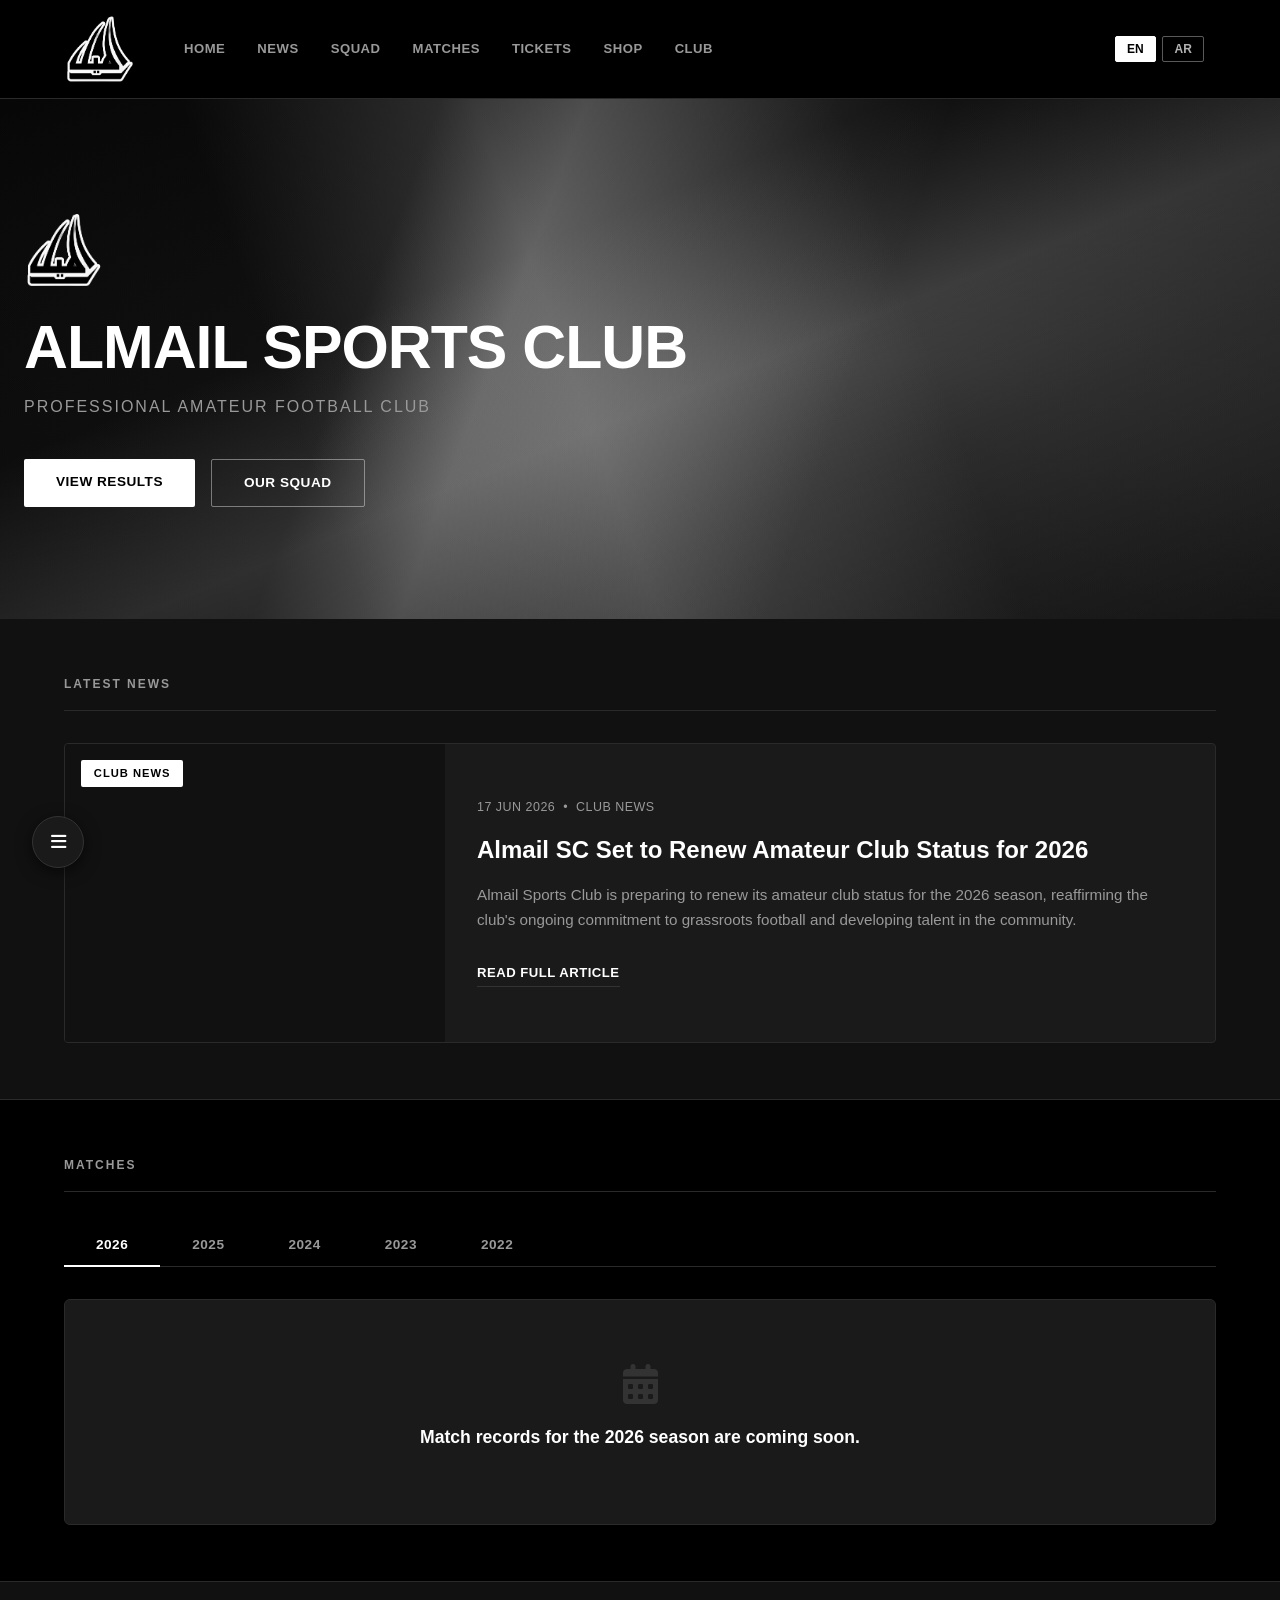
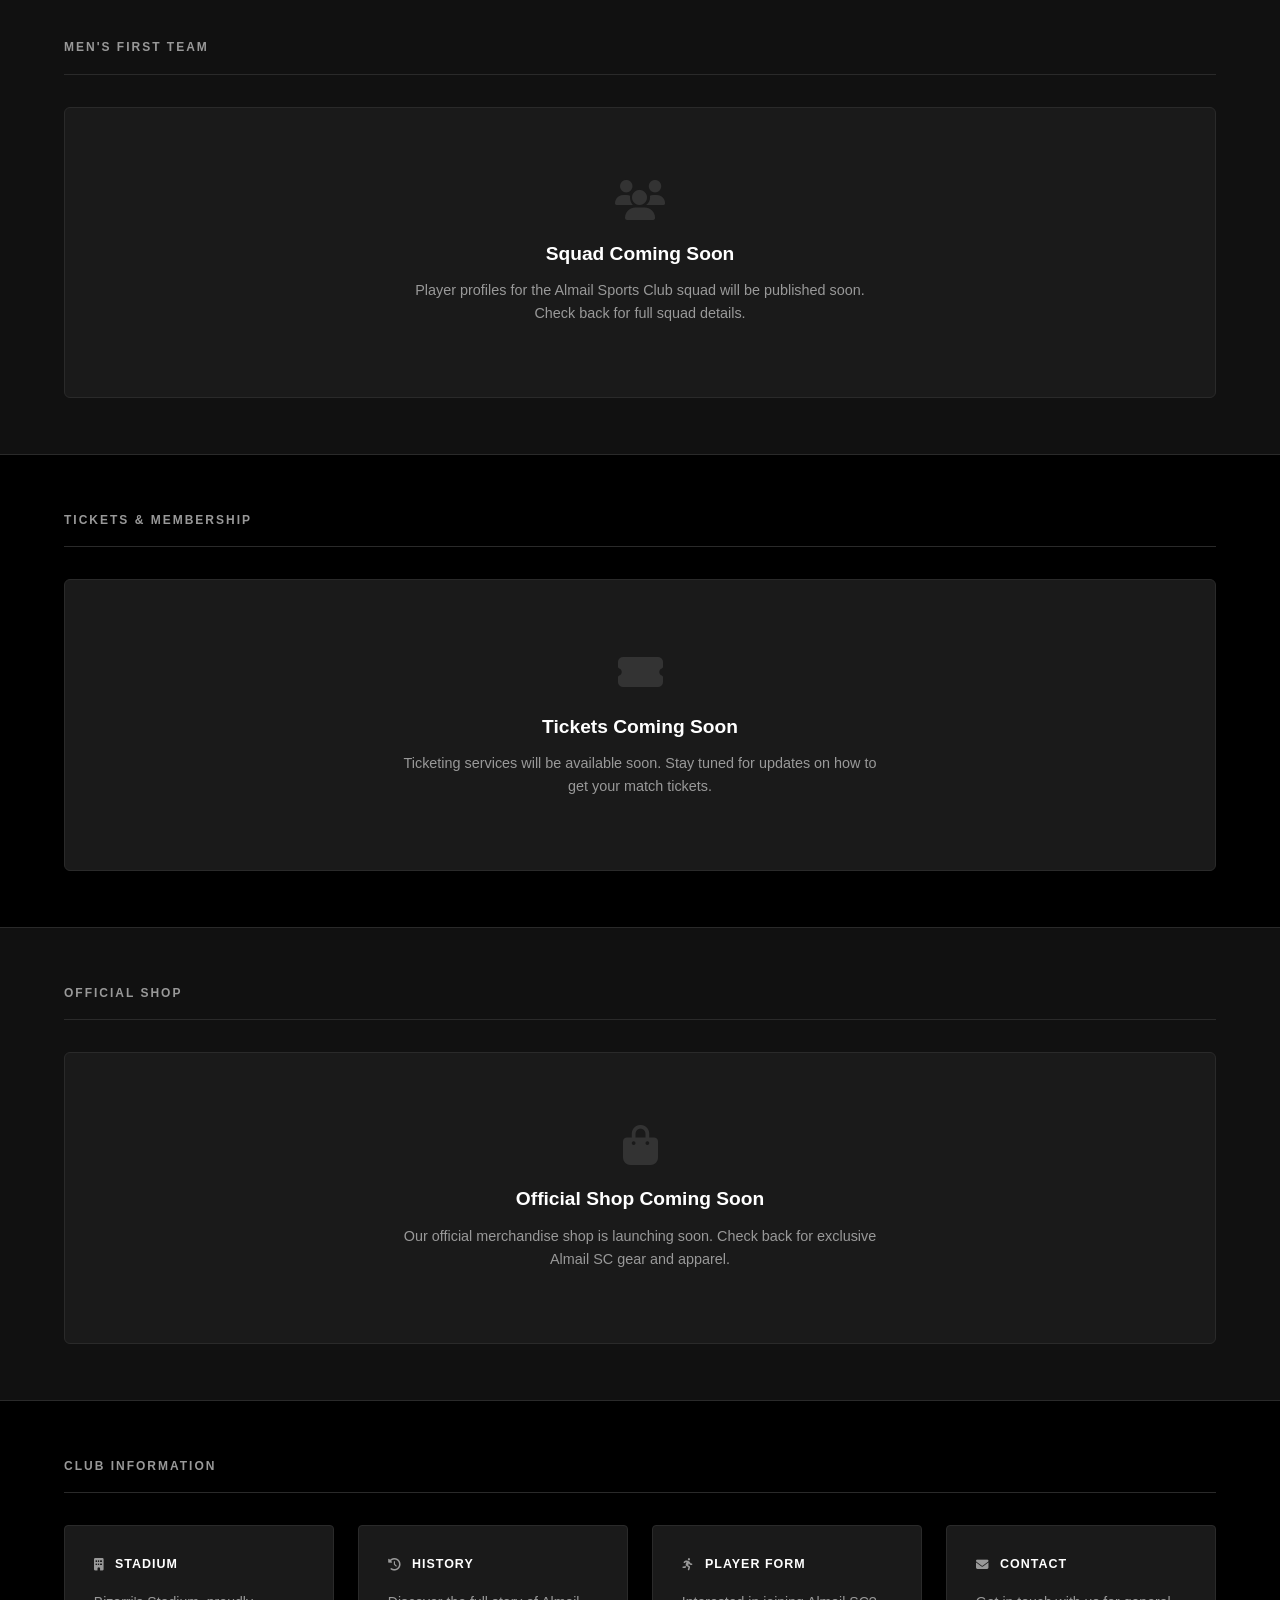
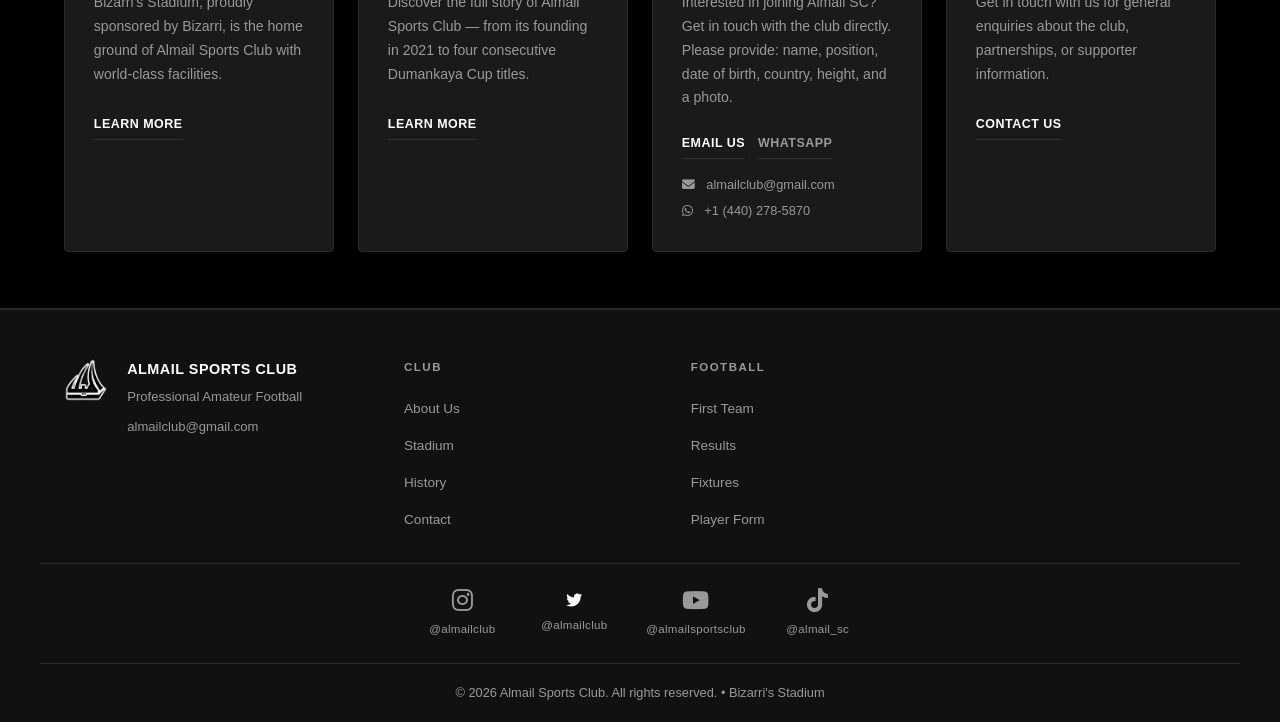
==== index.html @ ef65516b "Merge claude/happy-shannon-s1nuha into main Brings the outstanding site work onto main:  - 2023 seas" ====
<!DOCTYPE html>
<html lang="en">
<head>
    <meta charset="UTF-8">
    <meta name="viewport" content="width=device-width, initial-scale=1.0">
    <title>Almail Sports Club – Official Website</title>
    <link rel="icon" type="image/x-icon" href="favicon.ico">
    <link rel="icon" type="image/png" sizes="192x192" href="favicon-192.png">
    <link rel="icon" type="image/png" sizes="32x32" href="favicon-32.png">
    <link rel="icon" type="image/png" sizes="16x16" href="favicon-16.png">
    <link rel="apple-touch-icon" href="favicon-192.png">
    <link rel="stylesheet" href="styles.css">
    <link rel="stylesheet" href="https://cdnjs.cloudflare.com/ajax/libs/font-awesome/6.4.0/css/all.min.css">
</head>
<body>

    <!-- ── MAIN HEADER ───────────────────────────────────── -->
    <header class="main-header">
        <div class="header-inner">
            <a href="index.html" class="club-logo">
                <div class="club-crest">
                    <img src="AlmailScLogo.png" alt="Almail SC" class="crest-img" onerror="this.style.display='none'; this.nextElementSibling.style.display='flex';">
                    <span class="crest-text crest-fallback">ASC</span>
                </div>
            </a>
            <nav class="main-nav" id="mainNav">
                <a href="index.html" class="nav-link" data-i18n="nav-home">HOME</a>
                <a href="#latest" class="nav-link" data-i18n="nav-news">NEWS</a>
                <a href="#teams" class="nav-link" data-i18n="nav-squad">SQUAD</a>
                <a href="#matches" class="nav-link" data-i18n="nav-matches">MATCHES</a>
                <a href="#tickets" class="nav-link" data-i18n="nav-tickets">TICKETS</a>
                <a href="#shop" class="nav-link" data-i18n="nav-shop">SHOP</a>
                <a href="#support" class="nav-link" data-i18n="nav-club">CLUB</a>
            </nav>
            <div class="header-right">
                <div class="language-switcher">
                    <button class="lang-btn active" data-lang="en" onclick="setLanguage('en')">EN</button>
                    <button class="lang-btn" data-lang="ar" onclick="setLanguage('ar')">AR</button>
                </div>
                <button class="search-btn"><i class="fas fa-search"></i></button>
                <button class="menu-btn" id="menuBtn"><i class="fas fa-bars"></i></button>
            </div>
        </div>
    </header>

    <!-- ── HERO SECTION ──────────────────────────────────── -->
    <section class="hero">
        <div class="hero-bg"></div>
        <div class="hero-overlay"></div>
        <div class="hero-content">
            <div class="hero-logo-wrap">
                <img src="AlmailScLogo.png" alt="Almail SC" class="hero-logo-img" onerror="this.style.display='none';">
            </div>
            <h1 class="hero-title" data-i18n="hero-title">ALMAIL SPORTS CLUB</h1>
            <p class="hero-subtitle" data-i18n="hero-subtitle">Professional Amateur Football Club</p>
            <div class="hero-buttons">
                <a href="#matches" class="hero-btn btn-white" data-i18n="hero-btn-results">VIEW RESULTS</a>
                <a href="#teams" class="hero-btn btn-ghost" data-i18n="hero-btn-squad">OUR SQUAD</a>
            </div>
        </div>
    </section>

    <!-- ── LATEST NEWS ────────────────────────────────────– -->
    <section id="latest" class="news-section">
        <div class="section-container">
            <h2 class="section-title" data-i18n="news-title">LATEST NEWS</h2>
            <div class="news-grid">
                <article class="news-card featured">
                    <div class="news-img news-img-1">
                        <div class="news-category-badge" data-i18n="news-category">CLUB NEWS</div>
                    </div>
                    <div class="news-body">
                        <span class="news-meta"><span data-i18n="news-date">17 JUN 2026</span> &nbsp;&bull;&nbsp; <span data-i18n="news-category">Club News</span></span>
                        <h3 data-i18n="news-article-title">Almail SC Set to Renew Amateur Club Status for 2026</h3>
                        <p data-i18n="news-article-desc">Almail Sports Club is preparing to renew its amateur club status for the 2026 season, reaffirming the club's ongoing commitment to grassroots football and developing talent in the community.</p>
                        <a href="news-amateur-status.html" class="news-link" data-i18n="news-read-more">READ FULL ARTICLE</a>
                    </div>
                </article>
            </div>
        </div>
    </section>

    <!-- ── MATCHES SECTION ───────────────────────────────── -->
    <section id="matches" class="matches-section">
        <div class="section-container">
            <h2 class="section-title" data-i18n="matches-title">MATCHES</h2>

            <!-- Season Selector -->
            <div class="season-tabs">
                <button class="season-tab active" data-season="2026" data-i18n="season-2026">2026</button>
                <button class="season-tab" data-season="2025" data-i18n="season-2025">2025</button>
                <button class="season-tab" data-season="2024" data-i18n="season-2024">2024</button>
                <button class="season-tab" data-season="2023" data-i18n="season-2023">2023</button>
                <button class="season-tab" data-season="2022" data-i18n="season-2022">2022</button>
            </div>

            <!-- 2026 Season -->
            <div class="season-panel active" id="season-2026">
                <div class="coming-soon-matches">
                    <i class="fas fa-calendar-alt"></i>
                    <h3><span data-i18n="season-records">Match records for the</span> 2026 <span data-i18n="season-coming">season are coming soon.</span></h3>
                </div>
            </div>

            <!-- 2025 Season -->
            <div class="season-panel" id="season-2025">
                <div class="match-app-card" onclick="openMatchDetail('dumankaya')">
                    <div class="match-app-header">
                        <span class="match-competition-badge" data-i18n="competition-dumankaya">DUMANKAYA CUP</span>
                        <span class="match-type-badge" data-i18n="match-final">FINAL</span>
                    </div>
                    <div class="match-app-body">
                        <div class="match-app-team home-team">
                            <div class="match-team-crest">
                                <img src="AlmailScLogo.png" alt="ASC" onerror="this.style.display='none'; this.nextElementSibling.style.display='flex';">
                                <span class="crest-placeholder">A</span>
                            </div>
                            <span class="match-team-name" data-i18n="team-almail">ALMAIL SC</span>
                        </div>
                        <div class="match-app-score-block">
                            <div class="match-app-score">7 <span class="score-sep">–</span> 4</div>
                            <div class="match-app-status ft" data-i18n="ft">FT</div>
                        </div>
                        <div class="match-app-team away-team">
                            <div class="match-team-crest alt-crest">
                                <img src="AlShababLogo.png" alt="Shabab Al Hura" onload="this.nextElementSibling.style.display='none';" onerror="this.style.display='none'; this.nextElementSibling.style.display='flex';">
                                <span class="crest-placeholder">S</span>
                            </div>
                            <span class="match-team-name" data-i18n="team-shabab">SHABAB AL HURA</span>
                        </div>
                    </div>
                    <div class="match-app-footer">
                        <span><i class="fas fa-calendar"></i> Fri 8 Aug 2025</span>
                        <span><i class="fas fa-clock"></i> 7:55 PM</span>
                        <span><i class="fas fa-map-marker-alt"></i> Dumankaya Street Stadium</span>
                        <span class="match-details-link" data-i18n="match-details">MATCH DETAILS <i class="fas fa-chevron-right"></i></span>
                    </div>
                </div>
            </div>

            <!-- 2024 Season -->
            <div class="season-panel" id="season-2024">
                <div class="match-app-card" onclick="openMatchDetail('dumankaya-2024')">
                    <div class="match-app-header">
                        <span class="match-competition-badge" data-i18n="competition-dumankaya">DUMANKAYA CUP</span>
                        <span class="match-type-badge" data-i18n="match-final">FINAL</span>
                    </div>
                    <div class="match-app-body">
                        <div class="match-app-team home-team">
                            <div class="match-team-crest">
                                <img src="AlmailScLogo.png" alt="ASC" onerror="this.style.display='none'; this.nextElementSibling.style.display='flex';">
                                <span class="crest-placeholder">A</span>
                            </div>
                            <span class="match-team-name" data-i18n="team-almail">ALMAIL SC</span>
                        </div>
                        <div class="match-app-score-block">
                            <div class="match-app-score">6 <span class="score-sep">–</span> 4</div>
                            <div class="match-app-status ft" data-i18n="ft">FT</div>
                        </div>
                        <div class="match-app-team away-team">
                            <div class="match-team-crest alt-crest">
                                <img src="Guards.png" alt="Palestine Guards" onload="this.nextElementSibling.style.display='none';" onerror="this.style.display='none'; this.nextElementSibling.style.display='flex';">
                                <span class="crest-placeholder">PG</span>
                            </div>
                            <span class="match-team-name">PALESTINE GUARDS</span>
                        </div>
                    </div>
                    <div class="match-app-footer">
                        <span><i class="fas fa-calendar"></i> Thu 25 Jul 2024</span>
                        <span><i class="fas fa-clock"></i> 7:00 PM</span>
                        <span><i class="fas fa-map-marker-alt"></i> Dumankaya Street Stadium</span>
                        <span class="match-details-link" data-i18n="match-details">MATCH DETAILS <i class="fas fa-chevron-right"></i></span>
                    </div>
                </div>
            </div>

            <!-- 2023 Season -->
            <div class="season-panel" id="season-2023">
                <!-- Competition Sub-tabs -->
                <div class="comp-subtabs">
                    <button class="comp-subtab active" onclick="show2023Section('dumankaya')">DUMANKAYA CUP</button>
                    <button class="comp-subtab" onclick="show2023Section('friendlies')">FRIENDLIES</button>
                </div>

                <!-- Dumankaya Cup Sub-section -->
                <div id="s2023-dumankaya" class="comp-subsection">
                    <!-- View toggle -->
                    <div class="view-toggle-bar">
                        <button class="view-toggle-btn active" onclick="show2023View('matches')"><i class="fas fa-futbol"></i> VIEW MATCHES</button>
                        <button class="view-toggle-btn" onclick="show2023View('standings')"><i class="fas fa-list-ol"></i> VIEW STANDINGS</button>
                    </div>

                    <!-- Matches View -->
                    <div id="s2023-matches">
                        <!-- Round 1 -->
                        <div class="match-app-card" onclick="openMatchDetail('dumankaya-2023-r1')">
                            <div class="match-app-header">
                                <span class="match-competition-badge">DUMANKAYA CUP</span>
                                <span class="match-type-badge">GROUP STAGE — ROUND 1</span>
                            </div>
                            <div class="match-app-body">
                                <div class="match-app-team home-team">
                                    <div class="match-team-crest" style="background:rgba(255,255,255,0.1);border-radius:4px;">
                                        <span class="crest-placeholder">RU</span>
                                    </div>
                                    <span class="match-team-name">RIYADH UNITED</span>
                                </div>
                                <div class="match-app-score-block">
                                    <div class="match-app-score">5 <span class="score-sep">–</span> 0</div>
                                    <div class="match-app-status ft">FT</div>
                                </div>
                                <div class="match-app-team away-team">
                                    <div class="match-team-crest alt-crest">
                                        <img src="Guards.png" alt="Palestine Guards" onload="this.nextElementSibling.style.display='none';" onerror="this.style.display='none';this.nextElementSibling.style.display='flex';">
                                        <span class="crest-placeholder">PG</span>
                                    </div>
                                    <span class="match-team-name">PALESTINE GUARDS</span>
                                </div>
                            </div>
                            <div class="match-app-footer">
                                <span><i class="fas fa-calendar"></i> Sun 13 Jul 2023</span>
                                <span><i class="fas fa-clock"></i> 7:40 PM</span>
                                <span><i class="fas fa-map-marker-alt"></i> Dumankaya Street Stadium</span>
                                <span class="match-details-link">MATCH DETAILS <i class="fas fa-chevron-right"></i></span>
                            </div>
                        </div>

                        <!-- Round 2 -->
                        <div class="match-app-card" onclick="openMatchDetail('dumankaya-2023-r2')">
                            <div class="match-app-header">
                                <span class="match-competition-badge">DUMANKAYA CUP</span>
                                <span class="match-type-badge">GROUP STAGE — ROUND 2</span>
                            </div>
                            <div class="match-app-body">
                                <div class="match-app-team home-team">
                                    <div class="match-team-crest alt-crest">
                                        <img src="AlmailScLogo.png" alt="ASC" onload="this.nextElementSibling.style.display='none';" onerror="this.style.display='none';this.nextElementSibling.style.display='flex';">
                                        <span class="crest-placeholder">A</span>
                                    </div>
                                    <span class="match-team-name">ALMAIL SC</span>
                                </div>
                                <div class="match-app-score-block">
                                    <div class="match-app-score">8 <span class="score-sep">–</span> 1</div>
                                    <div class="match-app-status ft">FT</div>
                                </div>
                                <div class="match-app-team away-team">
                                    <div class="match-team-crest alt-crest">
                                        <img src="Guards.png" alt="Palestine Guards" onload="this.nextElementSibling.style.display='none';" onerror="this.style.display='none';this.nextElementSibling.style.display='flex';">
                                        <span class="crest-placeholder">PG</span>
                                    </div>
                                    <span class="match-team-name">PALESTINE GUARDS</span>
                                </div>
                            </div>
                            <div class="match-app-footer">
                                <span><i class="fas fa-calendar"></i> Sun 16 Jul 2023</span>
                                <span><i class="fas fa-clock"></i> 6:30 PM</span>
                                <span><i class="fas fa-map-marker-alt"></i> Dumankaya Street Stadium</span>
                                <span class="match-details-link">MATCH DETAILS <i class="fas fa-chevron-right"></i></span>
                            </div>
                        </div>

                        <!-- Round 3 -->
                        <div class="match-app-card" onclick="openMatchDetail('dumankaya-2023-r3')">
                            <div class="match-app-header">
                                <span class="match-competition-badge">DUMANKAYA CUP</span>
                                <span class="match-type-badge">GROUP STAGE — ROUND 3</span>
                            </div>
                            <div class="match-app-body">
                                <div class="match-app-team home-team">
                                    <div class="match-team-crest alt-crest">
                                        <img src="AlmailScLogo.png" alt="ASC" onload="this.nextElementSibling.style.display='none';" onerror="this.style.display='none';this.nextElementSibling.style.display='flex';">
                                        <span class="crest-placeholder">A</span>
                                    </div>
                                    <span class="match-team-name">ALMAIL SC</span>
                                </div>
                                <div class="match-app-score-block">
                                    <div class="match-app-score">5 <span class="score-sep">–</span> 2</div>
                                    <div class="match-app-status ft">FT</div>
                                </div>
                                <div class="match-app-team away-team">
                                    <div class="match-team-crest" style="background:rgba(255,255,255,0.1);border-radius:4px;">
                                        <span class="crest-placeholder">RU</span>
                                    </div>
                                    <span class="match-team-name">RIYADH UNITED</span>
                                </div>
                            </div>
                            <div class="match-app-footer">
                                <span><i class="fas fa-calendar"></i> Tue 18 Jul 2023</span>
                                <span><i class="fas fa-clock"></i> 7:40 PM</span>
                                <span><i class="fas fa-map-marker-alt"></i> Dumankaya Street Stadium</span>
                                <span class="match-details-link">MATCH DETAILS <i class="fas fa-chevron-right"></i></span>
                            </div>
                        </div>
                    </div>

                    <!-- Standings View -->
                    <div id="s2023-standings" style="display:none; margin-top:1rem; padding:1.5rem; background:rgba(255,255,255,0.05); border-radius:8px;">
                        <h4 style="margin-bottom:1.2rem; color:var(--white); font-size:1rem; letter-spacing:0.05em;">GROUP STANDINGS</h4>
                        <div style="overflow-x:auto;">
                            <table style="width:100%; color:var(--white); font-size:0.85rem; border-collapse:collapse;">
                                <thead>
                                    <tr style="border-bottom:1px solid rgba(255,255,255,0.2);">
                                        <th style="text-align:left;padding:0.5rem 0.3rem;">Pos</th>
                                        <th style="text-align:left;padding:0.5rem 0.3rem;" colspan="2">Team</th>
                                        <th style="text-align:center;padding:0.5rem 0.3rem;">P</th>
                                        <th style="text-align:center;padding:0.5rem 0.3rem;">W</th>
                                        <th style="text-align:center;padding:0.5rem 0.3rem;">D</th>
                                        <th style="text-align:center;padding:0.5rem 0.3rem;">L</th>
                                        <th style="text-align:center;padding:0.5rem 0.3rem;">GF</th>
                                        <th style="text-align:center;padding:0.5rem 0.3rem;">GA</th>
                                        <th style="text-align:center;padding:0.5rem 0.3rem;">GD</th>
                                        <th style="text-align:center;padding:0.5rem 0.3rem;">Pts</th>
                                    </tr>
                                </thead>
                                <tbody>
                                    <tr style="border-bottom:1px solid rgba(255,255,255,0.1);background:rgba(0,255,0,0.07);">
                                        <td style="padding:0.6rem 0.3rem;font-weight:700;">1</td>
                                        <td style="padding:0.6rem 0.2rem;"><img src="AlmailScLogo.png" style="width:28px;height:28px;object-fit:contain;vertical-align:middle;" alt="ASC"></td>
                                        <td style="padding:0.6rem 0.3rem;"><strong>Almail SC</strong><br><span style="font-size:0.7rem;color:gold;letter-spacing:0.05em;">CHAMPIONS</span></td>
                                        <td style="text-align:center;padding:0.6rem 0.3rem;">2</td>
                                        <td style="text-align:center;padding:0.6rem 0.3rem;">2</td>
                                        <td style="text-align:center;padding:0.6rem 0.3rem;">0</td>
                                        <td style="text-align:center;padding:0.6rem 0.3rem;">0</td>
                                        <td style="text-align:center;padding:0.6rem 0.3rem;">13</td>
                                        <td style="text-align:center;padding:0.6rem 0.3rem;">3</td>
                                        <td style="text-align:center;padding:0.6rem 0.3rem;">+10</td>
                                        <td style="text-align:center;padding:0.6rem 0.3rem;font-weight:700;">6</td>
                                    </tr>
                                    <tr style="border-bottom:1px solid rgba(255,255,255,0.1);">
                                        <td style="padding:0.6rem 0.3rem;">2</td>
                                        <td style="padding:0.6rem 0.2rem;"><div style="width:28px;height:28px;background:rgba(255,255,255,0.15);border-radius:50%;display:flex;align-items:center;justify-content:center;font-size:0.65rem;font-weight:700;">RU</div></td>
                                        <td style="padding:0.6rem 0.3rem;">Riyadh United</td>
                                        <td style="text-align:center;padding:0.6rem 0.3rem;">2</td>
                                        <td style="text-align:center;padding:0.6rem 0.3rem;">1</td>
                                        <td style="text-align:center;padding:0.6rem 0.3rem;">0</td>
                                        <td style="text-align:center;padding:0.6rem 0.3rem;">1</td>
                                        <td style="text-align:center;padding:0.6rem 0.3rem;">7</td>
                                        <td style="text-align:center;padding:0.6rem 0.3rem;">5</td>
                                        <td style="text-align:center;padding:0.6rem 0.3rem;">+2</td>
                                        <td style="text-align:center;padding:0.6rem 0.3rem;font-weight:700;">3</td>
                                    </tr>
                                    <tr style="border-bottom:1px solid rgba(255,255,255,0.1);">
                                        <td style="padding:0.6rem 0.3rem;">3</td>
                                        <td style="padding:0.6rem 0.2rem;"><img src="Guards.png" style="width:28px;height:28px;object-fit:contain;vertical-align:middle;" alt="PG"></td>
                                        <td style="padding:0.6rem 0.3rem;">Palestine Guards</td>
                                        <td style="text-align:center;padding:0.6rem 0.3rem;">2</td>
                                        <td style="text-align:center;padding:0.6rem 0.3rem;">0</td>
                                        <td style="text-align:center;padding:0.6rem 0.3rem;">0</td>
                                        <td style="text-align:center;padding:0.6rem 0.3rem;">2</td>
                                        <td style="text-align:center;padding:0.6rem 0.3rem;">1</td>
                                        <td style="text-align:center;padding:0.6rem 0.3rem;">13</td>
                                        <td style="text-align:center;padding:0.6rem 0.3rem;">-12</td>
                                        <td style="text-align:center;padding:0.6rem 0.3rem;font-weight:700;">0</td>
                                    </tr>
                                </tbody>
                            </table>
                        </div>
                    </div>
                </div>

                <!-- Friendlies Sub-section -->
                <div id="s2023-friendlies" class="comp-subsection" style="display:none;">
                    <div class="match-app-card" onclick="openMatchDetail('friendly-2023')">
                        <div class="match-app-header">
                            <span class="match-competition-badge">FRIENDLY</span>
                            <span class="match-type-badge">MATCH</span>
                        </div>
                        <div class="match-app-body">
                            <div class="match-app-team home-team">
                                <div class="match-team-crest alt-crest">
                                    <img src="AlmailScLogo.png" alt="ASC" onload="this.nextElementSibling.style.display='none';" onerror="this.style.display='none';this.nextElementSibling.style.display='flex';">
                                    <span class="crest-placeholder">A</span>
                                </div>
                                <span class="match-team-name">ALMAIL SC</span>
                            </div>
                            <div class="match-app-score-block">
                                <div class="match-app-score">7 <span class="score-sep">–</span> 6</div>
                                <div class="match-app-status ft">FT</div>
                            </div>
                            <div class="match-app-team away-team">
                                <div class="match-team-crest" style="background:rgba(255,255,255,0.1);border-radius:4px;">
                                    <span class="crest-placeholder">TB</span>
                                </div>
                                <span class="match-team-name">TURKISH BULDOGLER</span>
                            </div>
                        </div>
                        <div class="match-app-footer">
                            <span><i class="fas fa-calendar"></i> Wed 16 Aug 2023</span>
                            <span><i class="fas fa-clock"></i> 5:30 PM</span>
                            <span><i class="fas fa-map-marker-alt"></i> Dumankaya Street Stadium</span>
                            <span class="match-details-link">MATCH DETAILS <i class="fas fa-chevron-right"></i></span>
                        </div>
                    </div>
                </div>
            </div>

            <!-- 2022 Season -->
            <div class="season-panel" id="season-2022">
                <div class="coming-soon-matches">
                    <i class="fas fa-calendar-alt"></i>
                    <h3><span data-i18n="season-records">Match records for the</span> 2022 <span data-i18n="season-coming">season are coming soon.</span></h3>
                </div>
            </div>

        </div>
    </section>

    <!-- ── MATCH DETAIL MODAL ─────────────────────────────── -->
    <div class="match-detail-modal" id="matchModal">
        <div class="match-detail-content">
            <button class="close-modal" onclick="closeMatchDetail()">&times;</button>

            <!-- Match Header -->
            <div class="modal-match-header">
                <div class="modal-competition">DUMANKAYA CUP &mdash; FINAL</div>
                <div class="modal-teams-row">
                    <div class="modal-team">
                        <div class="modal-crest home">
                            <img src="AlmailScLogo.png" alt="ASC" onerror="this.style.display='none'; this.nextElementSibling.style.display='flex';">
                            <span class="crest-placeholder">A</span>
                        </div>
                        <span class="modal-team-name">ALMAIL SC</span>
                    </div>
                    <div class="modal-score-block">
                        <div class="modal-score">7 &ndash; 4</div>
                        <div class="modal-status">FT</div>
                    </div>
                    <div class="modal-team">
                        <div class="modal-crest away">
                                <img src="AlShababLogo.png" alt="Shabab Al Hura" onload="this.nextElementSibling.style.display='none';" onerror="this.style.display='none'; this.nextElementSibling.style.display='flex';">
                                <span class="crest-placeholder">S</span>
                            </div>
                        <span class="modal-team-name">SHABAB AL HURA</span>
                    </div>
                </div>
                <div class="modal-meta-row">
                    <span><i class="fas fa-calendar"></i> Fri 8 Aug 2025</span>
                    <span><i class="fas fa-clock"></i> 7:55 PM</span>
                    <span><i class="fas fa-map-marker-alt"></i> Dumankaya Street Stadium</span>
                </div>
            </div>

            <!-- Goals / Lineup coming soon notice -->
            <div class="modal-tabs">
                <button class="modal-tab active" data-tab="details">DETAILS</button>
                <button class="modal-tab" data-tab="goals">GOALS</button>
                <button class="modal-tab" data-tab="lineup">LINE-UP</button>
            </div>

            <div class="modal-tab-panel active" id="tab-details">
                <div class="detail-row">
                    <span class="detail-label">Competition</span>
                    <span class="detail-value">Dumankaya Cup</span>
                </div>
                <div class="detail-row">
                    <span class="detail-label">Round</span>
                    <span class="detail-value">Final</span>
                </div>
                <div class="detail-row">
                    <span class="detail-label">Date</span>
                    <span class="detail-value">Friday, 8 August 2025</span>
                </div>
                <div class="detail-row">
                    <span class="detail-label">Kick-off</span>
                    <span class="detail-value">7:55 PM</span>
                </div>
                <div class="detail-row">
                    <span class="detail-label">Venue</span>
                    <span class="detail-value">Dumankaya Street Stadium</span>
                </div>
                <div class="detail-row">
                    <span class="detail-label">Result</span>
                    <span class="detail-value winner">Almail SC WIN</span>
                </div>
            </div>

            <div class="modal-tab-panel" id="tab-goals">
                <div class="goals-timeline">
                    <div class="goals-header-row">
                        <span class="goals-team-lbl">ALMAIL SC</span>
                        <span></span>
                        <span class="goals-team-lbl align-right">SHABAB AL HURA</span>
                    </div>
                    <!-- 1' Giyath (Shabab) 0–1 -->
                    <div class="goal-row">
                        <div class="goal-home-col"></div>
                        <div class="goal-time-col">1'</div>
                        <div class="goal-away-col">
                            <i class="fas fa-futbol goal-ball"></i>
                            <span class="goal-score-pill">0 — 1</span>
                            <span class="goal-scorer">Giyath</span>
                        </div>
                    </div>
                    <!-- 2' Tayem (Almail) 1–1 -->
                    <div class="goal-row">
                        <div class="goal-home-col">
                            <span class="goal-scorer">Tayem</span>
                            <span class="goal-score-pill">1 — 1</span>
                            <i class="fas fa-futbol goal-ball"></i>
                        </div>
                        <div class="goal-time-col">2'</div>
                        <div class="goal-away-col"></div>
                    </div>
                    <!-- 3' Tayem (Almail) 2–1 -->
                    <div class="goal-row">
                        <div class="goal-home-col">
                            <span class="goal-scorer">Tayem</span>
                            <span class="goal-score-pill">2 — 1</span>
                            <i class="fas fa-futbol goal-ball"></i>
                        </div>
                        <div class="goal-time-col">3'</div>
                        <div class="goal-away-col"></div>
                    </div>
                    <!-- 12' Samo (Shabab) 2–2 -->
                    <div class="goal-row">
                        <div class="goal-home-col"></div>
                        <div class="goal-time-col">12'</div>
                        <div class="goal-away-col">
                            <i class="fas fa-futbol goal-ball"></i>
                            <span class="goal-score-pill">2 — 2</span>
                            <span class="goal-scorer">Samo</span>
                        </div>
                    </div>
                    <!-- 13' Jasem (Almail) 3–2 -->
                    <div class="goal-row">
                        <div class="goal-home-col">
                            <span class="goal-scorer">Jasem</span>
                            <span class="goal-score-pill">3 — 2</span>
                            <i class="fas fa-futbol goal-ball"></i>
                        </div>
                        <div class="goal-time-col">13'</div>
                        <div class="goal-away-col"></div>
                    </div>
                    <!-- 14' Tayem (Almail) 4–2 -->
                    <div class="goal-row">
                        <div class="goal-home-col">
                            <span class="goal-scorer">Tayem</span>
                            <span class="goal-score-pill">4 — 2</span>
                            <i class="fas fa-futbol goal-ball"></i>
                        </div>
                        <div class="goal-time-col">14'</div>
                        <div class="goal-away-col"></div>
                    </div>
                    <!-- 15' Samo (Shabab) 4–3 -->
                    <div class="goal-row">
                        <div class="goal-home-col"></div>
                        <div class="goal-time-col">15'</div>
                        <div class="goal-away-col">
                            <i class="fas fa-futbol goal-ball"></i>
                            <span class="goal-score-pill">4 — 3</span>
                            <span class="goal-scorer">Samo</span>
                        </div>
                    </div>
                    <!-- 15' Jasem (Almail) 5–3 -->
                    <div class="goal-row">
                        <div class="goal-home-col">
                            <span class="goal-scorer">Jasem</span>
                            <span class="goal-score-pill">5 — 3</span>
                            <i class="fas fa-futbol goal-ball"></i>
                        </div>
                        <div class="goal-time-col">15'</div>
                        <div class="goal-away-col"></div>
                    </div>
                    <!-- 16' Samo (Shabab) 5–4 -->
                    <div class="goal-row">
                        <div class="goal-home-col"></div>
                        <div class="goal-time-col">16'</div>
                        <div class="goal-away-col">
                            <i class="fas fa-futbol goal-ball"></i>
                            <span class="goal-score-pill">5 — 4</span>
                            <span class="goal-scorer">Samo</span>
                        </div>
                    </div>
                    <!-- 17' Jasem (Almail) 6–4 -->
                    <div class="goal-row">
                        <div class="goal-home-col">
                            <span class="goal-scorer">Jasem</span>
                            <span class="goal-score-pill">6 — 4</span>
                            <i class="fas fa-futbol goal-ball"></i>
                        </div>
                        <div class="goal-time-col">17'</div>
                        <div class="goal-away-col"></div>
                    </div>
                    <!-- 20'+1 Tayem (Almail) 7–4 -->
                    <div class="goal-row">
                        <div class="goal-home-col">
                            <span class="goal-scorer">Tayem</span>
                            <span class="goal-score-pill">7 — 4</span>
                            <i class="fas fa-futbol goal-ball"></i>
                        </div>
                        <div class="goal-time-col">20'+1</div>
                        <div class="goal-away-col"></div>
                    </div>
                </div>
            </div>

            <div class="modal-tab-panel" id="tab-lineup">
                <div id="lineup-list-view">
                    <ul class="lineup-list">
                        <li class="lineup-player">
                            <button class="lineup-player-btn" onclick="showPlayerProfile('tayem')">
                                <span class="lineup-player-name">Tayem Eyad</span>
                                <i class="fas fa-chevron-right lineup-chevron-right"></i>
                            </button>
                        </li>
                        <li class="lineup-player">
                            <button class="lineup-player-btn" onclick="showPlayerProfile('jasem')">
                                <span class="lineup-player-name">Jasem Almail</span>
                                <i class="fas fa-chevron-right lineup-chevron-right"></i>
                            </button>
                        </li>
                    </ul>
                </div>
                <div id="player-profile-view" class="player-profile-view hidden">
                    <button class="profile-back-btn" onclick="hidePlayerProfile()">
                        <i class="fas fa-arrow-left"></i> Back to Line-up
                    </button>
                    <div id="player-profile-card" class="player-profile-card"></div>
                </div>
            </div>

        </div>
    </div>

    <!-- ── SQUAD SECTION ─────────────────────────────────── -->
    <section id="teams" class="teams-section">
        <div class="section-container">
            <h2 class="section-title" data-i18n="squad-title">MEN'S FIRST TEAM</h2>
            <div class="coming-soon-section">
                <i class="fas fa-users"></i>
                <h3 data-i18n="squad-coming">Squad Coming Soon</h3>
                <p data-i18n="player-profiles">Player profiles for the Almail Sports Club squad will be published soon. Check back for full squad details.</p>
            </div>
        </div>
    </section>

    <!-- ── TICKETS SECTION ─────────────────────────────────– -->
    <section id="tickets" class="tickets-section">
        <div class="section-container">
            <h2 class="section-title" data-i18n="tickets-title">TICKETS &amp; MEMBERSHIP</h2>
            <div class="coming-soon-section">
                <i class="fas fa-ticket-alt"></i>
                <h3 data-i18n="tickets-coming">Tickets Coming Soon</h3>
                <p data-i18n="tickets-desc">Ticketing services will be available soon. Stay tuned for updates on how to get your match tickets.</p>
            </div>
        </div>
    </section>

    <!-- ── SHOP SECTION ────────────────────────────────────– -->
    <section id="shop" class="shop-section">
        <div class="section-container">
            <h2 class="section-title" data-i18n="shop-title">OFFICIAL SHOP</h2>
            <div class="coming-soon-section">
                <i class="fas fa-shopping-bag"></i>
                <h3 data-i18n="shop-coming">Official Shop Coming Soon</h3>
                <p data-i18n="shop-desc">Our official merchandise shop is launching soon. Check back for exclusive Almail SC gear and apparel.</p>
            </div>
        </div>
    </section>

    <!-- ── CLUB INFO ──────────────────────────────────────── -->
    <section id="support" class="support-section">
        <div class="section-container">
            <h2 class="section-title" data-i18n="club-title">CLUB INFORMATION</h2>
            <div class="info-grid">
                <div class="info-box">
                    <h4><i class="fas fa-building"></i> <span data-i18n="stadium">STADIUM</span></h4>
                    <p data-i18n="stadium-desc">Bizarri's Stadium, proudly sponsored by Bizarri, is the home ground of Almail Sports Club with world-class facilities.</p>
                    <a href="stadium.html" class="info-link" data-i18n="learn-more">LEARN MORE</a>
                </div>
                <div class="info-box">
                    <h4><i class="fas fa-history"></i> <span data-i18n="history">HISTORY</span></h4>
                    <p data-i18n="history-desc">Discover the full story of Almail Sports Club — from its founding in 2021 to four consecutive Dumankaya Cup titles.</p>
                    <a href="history.html" class="info-link" data-i18n="learn-more">LEARN MORE</a>
                </div>
                <div class="info-box">
                    <h4><i class="fas fa-running"></i> <span data-i18n="player-form">PLAYER FORM</span></h4>
                    <p data-i18n="player-form-desc">Interested in joining Almail SC? Get in touch with the club directly. Please provide: name, position, date of birth, country, height, and a photo.</p>
                    <div class="contact-links">
                        <a href="mailto:almailclub@gmail.com?subject=Player%20Application&body=Name:%0APosition:%0ADate%20of%20Birth:%0ACountry:%0AHeight:%0A%0APlease%20attach%20a%20photo." class="info-link" data-i18n="email-us">EMAIL US</a>
                        <a href="https://wa.me/14402785870?text=Hi%2C%20I%27m%20interested%20in%20joining%20Almail%20SC" target="_blank" rel="noopener" class="info-link whatsapp" data-i18n="whatsapp">WHATSAPP</a>
                    </div>
                    <div class="contact-details">
                        <span><i class="fas fa-envelope"></i> almailclub@gmail.com</span>
                        <span><i class="fab fa-whatsapp"></i> +1 (440) 278-5870</span>
                    </div>
                </div>
                <div class="info-box">
                    <h4><i class="fas fa-envelope"></i> <span data-i18n="contact">CONTACT</span></h4>
                    <p data-i18n="contact-desc">Get in touch with us for general enquiries about the club, partnerships, or supporter information.</p>
                    <a href="mailto:almailclub@gmail.com" class="info-link" data-i18n="contact-us">CONTACT US</a>
                </div>
            </div>
        </div>
    </section>

    <!-- ── FOOTER ────────────────────────────────────────── -->
    <footer class="footer">
        <div class="footer-main">
            <div class="footer-brand">
                <div class="footer-crest">
                    <img src="AlmailScLogo.png" alt="ASC" class="footer-logo-img" onerror="this.style.display='none'; this.nextElementSibling.style.display='flex';">
                    <span class="footer-crest-text">ASC</span>
                </div>
                <div>
                    <h3>ALMAIL SPORTS CLUB</h3>
                    <p>Professional Amateur Football</p>
                    <p class="footer-email"><a href="mailto:almailclub@gmail.com">almailclub@gmail.com</a></p>
                </div>
            </div>
            <div class="footer-cols">
                <div class="footer-col">
                    <h4>CLUB</h4>
                    <ul>
                        <li><a href="#support">About Us</a></li>
                        <li><a href="stadium.html">Stadium</a></li>
                        <li><a href="history.html">History</a></li>
                        <li><a href="#support">Contact</a></li>
                    </ul>
                </div>
                <div class="footer-col">
                    <h4>FOOTBALL</h4>
                    <ul>
                        <li><a href="#teams">First Team</a></li>
                        <li><a href="#matches">Results</a></li>
                        <li><a href="#matches">Fixtures</a></li>
                        <li><a href="#support">Player Form</a></li>
                    </ul>
                </div>
            </div>
        </div>

        <!-- Social Icons Bar -->
        <div class="footer-socials">
            <a href="https://instagram.com/almailclub" target="_blank" rel="noopener" class="social-icon-link">
                <i class="fab fa-instagram"></i>
                <span>@almailclub</span>
            </a>
            <a href="https://x.com/almailclub" target="_blank" rel="noopener" class="social-icon-link">
                <i class="fab fa-twitter"></i>
                <span>@almailclub</span>
            </a>
            <a href="https://youtube.com/@almailsportsclub" target="_blank" rel="noopener" class="social-icon-link">
                <i class="fab fa-youtube"></i>
                <span>@almailsportsclub</span>
            </a>
            <a href="https://tiktok.com/@almail_sc" target="_blank" rel="noopener" class="social-icon-link">
                <i class="fab fa-tiktok"></i>
                <span>@almail_sc</span>
            </a>
        </div>

        <div class="footer-bottom">
            <p data-i18n="footer-copyright">&copy; 2026 Almail Sports Club. All rights reserved. &nbsp;&bull;&nbsp; Bizarri's Stadium</p>
        </div>
    </footer>

    <!-- ── BACK TO TOP ──────────────────────────────────── -->
    <button class="back-to-top" id="backToTop" onclick="window.scrollTo({top:0,behavior:'smooth'})" aria-label="Back to top">
        <i class="fas fa-chevron-up"></i>
    </button>

    <!-- ── FLOATING MAIN MENU ────────────────────────────── -->
    <div class="float-menu-wrap" id="floatMenuWrap">
        <button class="float-menu-btn" id="floatMenuBtn" aria-label="Menu">
            <i class="fas fa-bars" id="floatMenuIcon"></i>
        </button>
        <nav class="float-menu-panel" id="floatMenuPanel">
            <div class="float-menu-header">
                <span>MENU</span>
                <button onclick="closeFloatMenu()"><i class="fas fa-times"></i></button>
            </div>
            <ul class="float-menu-links">
                <li><a href="index.html" onclick="closeFloatMenu()"><i class="fas fa-home"></i> <span data-i18n="nav-home">HOME</span></a></li>
                <li><a href="#latest"  onclick="closeFloatMenu()"><i class="fas fa-newspaper"></i> <span data-i18n="nav-news">NEWS</span></a></li>
                <li><a href="#matches" onclick="closeFloatMenu()"><i class="fas fa-futbol"></i> <span data-i18n="nav-matches">MATCHES</span></a></li>
                <li><a href="#teams"   onclick="closeFloatMenu()"><i class="fas fa-users"></i> <span data-i18n="nav-squad">SQUAD</span></a></li>
                <li><a href="#tickets" onclick="closeFloatMenu()"><i class="fas fa-ticket-alt"></i> <span data-i18n="nav-tickets">TICKETS</span></a></li>
                <li><a href="#shop"    onclick="closeFloatMenu()"><i class="fas fa-shopping-bag"></i> <span data-i18n="nav-shop">SHOP</span></a></li>
                <li><a href="#support" onclick="closeFloatMenu()"><i class="fas fa-info-circle"></i> <span data-i18n="nav-club">CLUB</span></a></li>
            </ul>
            <button class="float-menu-top" onclick="window.scrollTo({top:0,behavior:'smooth'}); closeFloatMenu()">
                <i class="fas fa-arrow-up"></i> <span data-i18n="back-to-top-label">BACK TO TOP</span>
            </button>
        </nav>
    </div>

    <script src="translations.js"></script>
    <script src="script.js"></script>
</body>
</html>
---- styles.css ----
/* ── RESET & ROOT ─────────────────────────────────────────── */
*, *::before, *::after {
    margin: 0;
    padding: 0;
    box-sizing: border-box;
}

:root {
    --primary:       #000000;
    --primary-dark:  #111111;
    --primary-light: #1a1a1a;
    --accent:        #ffffff;
    --accent-light:  #e8e8e8;
    --white:         #ffffff;
    --text-dark:     #ffffff;
    --text-gray:     #999999;
    --bg-light:      #0f0f0f;
    --border:        #2a2a2a;
    --border-light:  #333333;
    --win:           #4caf50;
}

html { scroll-behavior: smooth; }

body {
    font-family: -apple-system, BlinkMacSystemFont, 'Segoe UI', Arial, sans-serif;
    background: var(--primary);
    color: var(--text-dark);
    line-height: 1.6;
}

a  { text-decoration: none; color: inherit; }
ul { list-style: none; }
button { border: none; background: none; font-family: inherit; cursor: pointer; }
img { display: block; max-width: 100%; }

.section-container {
    max-width: 1200px;
    margin: 0 auto;
    padding: 0 24px;
}

.language-switcher {
    display: flex;
    gap: 0.4rem;
    align-items: center;
    margin-right: 0.75rem;
}

.lang-btn {
    background: transparent;
    border: 1px solid rgba(255, 255, 255, 0.35);
    color: rgba(255, 255, 255, 0.7);
    padding: 0.3rem 0.7rem;
    font-size: 0.75rem;
    font-weight: 600;
    border-radius: 2px;
    cursor: pointer;
    transition: all 0.2s;
}

.lang-btn:hover {
    border-color: var(--white);
    color: var(--white);
}

.lang-btn.active {
    background: var(--white);
    color: var(--primary);
    border-color: var(--white);
}

/* ── BACK TO TOP ─────────────────────────────────────────── */
.back-to-top {
    position: fixed;
    bottom: 2rem;
    right: 2rem;
    background: var(--white);
    color: var(--primary);
    width: 48px;
    height: 48px;
    border-radius: 50%;
    display: flex;
    align-items: center;
    justify-content: center;
    font-size: 1.1rem;
    cursor: pointer;
    z-index: 500;
    opacity: 0;
    pointer-events: none;
    transition: opacity 0.3s ease, transform 0.3s ease;
    box-shadow: 0 4px 16px rgba(0, 0, 0, 0.6);
}

.back-to-top.visible {
    opacity: 1;
    pointer-events: all;
}

.back-to-top:hover {
    transform: translateY(-3px);
    background: var(--accent-light);
}

html[dir="rtl"] .back-to-top,
body.rtl-mode .back-to-top {
    right: auto;
    left: 2rem;
}

.banner-icon {
    display: flex;
    align-items: center;
    gap: 0.4rem;
    color: var(--text-gray);
    transition: color 0.2s;
}

.banner-icon:hover { color: var(--white); }

.banner-lang {
    background: transparent;
    color: var(--text-gray);
    padding: 0.3rem 0.6rem;
    border: 1px solid var(--border);
    border-radius: 2px;
    cursor: pointer;
    font-size: 0.8rem;
}

/* ── MAIN HEADER ────────────────────────────────────────────– */
.main-header {
    background: var(--primary);
    border-bottom: 1px solid var(--border);
    position: sticky;
    top: 0;
    z-index: 200;
}

.header-inner {
    max-width: 1200px;
    margin: 0 auto;
    padding: 0.8rem 24px;
    display: flex;
    align-items: center;
    gap: 2rem;
}

.club-logo { display: flex; align-items: center; }

.club-crest {
    width: 72px;
    height: 72px;
    background: transparent;
    border-radius: 4px;
    display: flex;
    align-items: center;
    justify-content: center;
    overflow: hidden;
    flex-shrink: 0;
}

.crest-img {
    width: 100%;
    height: 100%;
    object-fit: contain;
}

.crest-fallback {
    font-size: 1.1rem;
    font-weight: 700;
    color: var(--primary);
    display: none;
}

.crest-text {
    font-size: 1.1rem;
    font-weight: 700;
    color: var(--primary);
}

.main-nav {
    display: flex;
    gap: 0;
    align-items: center;
    flex: 1;
}

.nav-link {
    color: var(--text-gray);
    font-size: 0.82rem;
    font-weight: 600;
    letter-spacing: 0.5px;
    padding: 0.5rem 1rem;
    transition: color 0.2s;
    position: relative;
    display: flex;
    align-items: center;
    gap: 0.4rem;
    white-space: nowrap;
}

.nav-link:hover { color: var(--white); }

.header-right {
    display: flex;
    gap: 0.5rem;
    align-items: center;
    margin-left: auto;
}

.search-btn, .menu-btn {
    color: var(--text-gray);
    font-size: 1rem;
    padding: 0.5rem;
    transition: color 0.2s;
    display: none;
}

.search-btn:hover, .menu-btn:hover { color: var(--white); }


/* ── HERO ───────────────────────────────────────────────────– */
.hero {
    background: linear-gradient(160deg, #0a0a0a 0%, #111111 60%, #1a1a1a 100%);
    position: relative;
    min-height: 520px;
    display: flex;
    align-items: center;
    overflow: hidden;
    padding: 4rem 24px;
}

.hero::after {
    content: '';
    position: absolute;
    inset: 0;
    background:
        linear-gradient(110deg, transparent 0%, transparent 30%, rgba(255,255,255,0.25) 40%, rgba(255,255,255,0.15) 50%, transparent 65%, transparent 100%),
        linear-gradient(70deg, transparent 0%, transparent 25%, rgba(255,255,255,0.2) 45%, transparent 70%, transparent 100%),
        linear-gradient(to bottom right, transparent 0%, transparent 35%, rgba(255,255,255,0.18) 55%, rgba(255,255,255,0.1) 70%, transparent 100%);
    pointer-events: none;
    z-index: 2;
}

.hero-bg, .hero-overlay { position: absolute; inset: 0; }
.hero-bg { z-index: 1; }
.hero-overlay { background: radial-gradient(ellipse at 70% 50%, rgba(255,255,255,0.03) 0%, rgba(0,0,0,0.3) 100%); z-index: 3; }

.hero-content {
    position: relative;
    z-index: 10;
    max-width: 700px;
}

.hero-logo-wrap {
    margin-bottom: 1.5rem;
}

.hero-logo-img {
    height: 80px;
    width: auto;
}

.hero-title {
    font-size: 3.8rem;
    font-weight: 700;
    letter-spacing: -1px;
    color: var(--white);
    line-height: 1.1;
    margin-bottom: 0.8rem;
}

.hero-subtitle {
    font-size: 1rem;
    color: var(--text-gray);
    letter-spacing: 2px;
    text-transform: uppercase;
    margin-bottom: 2.5rem;
}

.hero-buttons { display: flex; gap: 1rem; flex-wrap: wrap; }

.hero-btn {
    padding: 0.75rem 2rem;
    font-size: 0.85rem;
    font-weight: 700;
    letter-spacing: 0.5px;
    border-radius: 2px;
    transition: all 0.2s;
    display: inline-block;
    text-transform: uppercase;
}

.hero-btn.btn-white {
    background: var(--white);
    color: var(--primary);
}

.hero-btn.btn-white:hover {
    background: var(--accent-light);
}

.hero-btn.btn-ghost {
    border: 1.5px solid rgba(255,255,255,0.4);
    color: var(--white);
}

.hero-btn.btn-ghost:hover {
    border-color: var(--white);
    background: rgba(255,255,255,0.08);
}

/* ── SECTION TITLES ─────────────────────────────────────────– */
.section-title {
    font-size: 0.75rem;
    font-weight: 700;
    letter-spacing: 2px;
    text-transform: uppercase;
    color: var(--text-gray);
    margin-bottom: 2rem;
    padding-bottom: 1rem;
    border-bottom: 1px solid var(--border);
}

/* ── NEWS SECTION ───────────────────────────────────────────– */
.news-section {
    padding: 3.5rem 0;
    background: var(--primary-dark);
    border-bottom: 1px solid var(--border);
}

.news-grid { display: flex; flex-direction: column; gap: 2rem; }

.news-card {
    background: var(--primary-light);
    border: 1px solid var(--border);
    border-radius: 4px;
    overflow: hidden;
    display: grid;
    grid-template-columns: 380px 1fr;
    min-height: 300px;
    cursor: pointer;
    transition: border-color 0.2s, transform 0.2s;
}

.news-card:hover {
    border-color: var(--border-light);
    transform: translateY(-2px);
}

.news-img {
    background: var(--primary);
    position: relative;
    display: flex;
    align-items: flex-start;
}

.news-category-badge {
    position: absolute;
    top: 1rem;
    left: 1rem;
    background: var(--white);
    color: var(--primary);
    font-size: 0.7rem;
    font-weight: 700;
    letter-spacing: 1px;
    text-transform: uppercase;
    padding: 0.3rem 0.8rem;
    border-radius: 2px;
}

.news-img-1 { background: #111; }

.news-body {
    padding: 2rem;
    display: flex;
    flex-direction: column;
    justify-content: center;
}

.news-meta {
    font-size: 0.78rem;
    color: var(--text-gray);
    letter-spacing: 0.5px;
    margin-bottom: 1rem;
}

.news-card h3 {
    font-size: 1.5rem;
    font-weight: 700;
    line-height: 1.3;
    color: var(--white);
    margin-bottom: 1rem;
}

.news-card p {
    font-size: 0.95rem;
    color: var(--text-gray);
    line-height: 1.7;
    margin-bottom: 1.8rem;
}

.news-link {
    display: inline-flex;
    align-items: center;
    gap: 0.5rem;
    font-size: 0.82rem;
    font-weight: 700;
    letter-spacing: 0.5px;
    color: var(--white);
    border-bottom: 1px solid var(--border-light);
    padding-bottom: 0.2rem;
    transition: border-color 0.2s;
    width: fit-content;
}

.news-link:hover { border-color: var(--white); }

/* ── MATCHES SECTION ────────────────────────────────────────– */
.matches-section {
    padding: 3.5rem 0;
    background: var(--primary);
    border-bottom: 1px solid var(--border);
}

/* Season Tabs */
.season-tabs {
    display: flex;
    gap: 0;
    margin-bottom: 2rem;
    border-bottom: 1px solid var(--border);
}

.season-tab {
    padding: 0.8rem 2rem;
    font-size: 0.85rem;
    font-weight: 600;
    letter-spacing: 0.5px;
    color: var(--text-gray);
    border-bottom: 2px solid transparent;
    margin-bottom: -1px;
    transition: all 0.2s;
}

.season-tab.active {
    color: var(--white);
    border-bottom-color: var(--white);
}

.season-tab:hover:not(.active) {
    color: var(--accent-light);
}

.season-panel { display: none; }
.season-panel.active { display: block; }

/* Football App Match Card */
.match-app-card {
    background: var(--primary-light);
    border: 1px solid var(--border);
    border-radius: 6px;
    overflow: hidden;
    cursor: pointer;
    transition: border-color 0.2s;
    margin-bottom: 1rem;
}

.match-app-card:hover { border-color: var(--border-light); }

.match-app-header {
    background: var(--primary-dark);
    border-bottom: 1px solid var(--border);
    padding: 0.7rem 1.5rem;
    display: flex;
    align-items: center;
    gap: 1rem;
}

.match-competition-badge {
    font-size: 0.72rem;
    font-weight: 700;
    letter-spacing: 1.5px;
    text-transform: uppercase;
    color: var(--text-gray);
}

.match-type-badge {
    background: var(--white);
    color: var(--primary);
    font-size: 0.65rem;
    font-weight: 700;
    letter-spacing: 1px;
    padding: 0.2rem 0.6rem;
    border-radius: 2px;
}

.match-app-body {
    display: grid;
    grid-template-columns: 1fr auto 1fr;
    align-items: center;
    padding: 2rem 3rem;
    gap: 2rem;
}

.match-app-team {
    display: flex;
    flex-direction: column;
    align-items: center;
    gap: 1rem;
}

.home-team { align-items: center; }
.away-team { align-items: center; }

.match-team-crest {
    width: 80px;
    height: 80px;
    background: transparent;
    border-radius: 4px;
    display: flex;
    align-items: center;
    justify-content: center;
    overflow: hidden;
    position: relative;
}

.match-team-crest img {
    width: 100%;
    height: 100%;
    object-fit: contain;
}

.match-team-crest.alt-crest {
    background: transparent;
    border: none;
}

.crest-placeholder {
    font-size: 1.6rem;
    font-weight: 700;
    color: var(--primary);
    display: none;
}

.alt-crest .crest-placeholder {
    color: var(--text-gray);
    display: flex;
}

.match-team-name {
    font-size: 0.9rem;
    font-weight: 700;
    letter-spacing: 0.5px;
    text-align: center;
    color: var(--white);
}

.match-app-score-block {
    text-align: center;
    display: flex;
    flex-direction: column;
    align-items: center;
    gap: 0.5rem;
}

.match-app-score {
    font-size: 3rem;
    font-weight: 700;
    color: var(--white);
    letter-spacing: -2px;
    line-height: 1;
}

.score-sep {
    font-size: 2.5rem;
    color: var(--border-light);
    font-weight: 300;
}

.match-app-status {
    font-size: 0.72rem;
    font-weight: 700;
    letter-spacing: 1px;
    padding: 0.2rem 0.8rem;
    border-radius: 2px;
    text-transform: uppercase;
}

.match-app-status.ft {
    background: var(--primary-dark);
    border: 1px solid var(--border-light);
    color: var(--text-gray);
}

.match-app-status.live {
    background: #dc2626;
    color: var(--white);
}

.match-app-footer {
    background: var(--primary-dark);
    border-top: 1px solid var(--border);
    padding: 0.9rem 1.5rem;
    display: flex;
    align-items: center;
    gap: 2rem;
    font-size: 0.8rem;
    color: var(--text-gray);
}

.match-app-footer i { margin-right: 0.4rem; }

.match-details-link {
    margin-left: auto;
    color: var(--accent-light);
    font-size: 0.75rem;
    font-weight: 600;
    letter-spacing: 0.5px;
    cursor: pointer;
    transition: color 0.2s;
}

.match-details-link:hover { color: var(--white); }

/* Coming Soon — Matches */
.coming-soon-matches {
    background: var(--primary-light);
    border: 1px solid var(--border);
    border-radius: 6px;
    padding: 4rem 2rem;
    text-align: center;
}

.coming-soon-matches i {
    font-size: 2.5rem;
    color: var(--border-light);
    margin-bottom: 1.2rem;
    display: block;
}

.coming-soon-matches h3 {
    font-size: 1.1rem;
    font-weight: 700;
    color: var(--white);
    margin-bottom: 0.6rem;
}

.coming-soon-matches p {
    font-size: 0.9rem;
    color: var(--text-gray);
}

/* ── MATCH DETAIL MODAL ─────────────────────────────────────– */
.match-detail-modal {
    display: none;
    position: fixed;
    inset: 0;
    background: rgba(0,0,0,0.85);
    z-index: 1000;
    align-items: center;
    justify-content: center;
    padding: 1.5rem;
}

.match-detail-modal.active { display: flex; }

.match-detail-content {
    background: var(--primary-dark);
    border: 1px solid var(--border);
    border-radius: 6px;
    width: 100%;
    max-width: 520px;
    max-height: 90vh;
    overflow-y: auto;
    position: relative;
}

.close-modal {
    position: absolute;
    top: 1rem;
    right: 1rem;
    font-size: 1.4rem;
    color: var(--text-gray);
    cursor: pointer;
    transition: color 0.2s;
    z-index: 10;
    line-height: 1;
}

.close-modal:hover { color: var(--white); }

/* Modal match header */
.modal-match-header {
    background: var(--primary-light);
    border-bottom: 1px solid var(--border);
    padding: 2rem 1.5rem 1.5rem;
    text-align: center;
}

.modal-competition {
    font-size: 0.72rem;
    font-weight: 700;
    letter-spacing: 1.5px;
    text-transform: uppercase;
    color: var(--text-gray);
    margin-bottom: 1.5rem;
}

.modal-teams-row {
    display: grid;
    grid-template-columns: 1fr auto 1fr;
    align-items: center;
    gap: 1.5rem;
    margin-bottom: 1.5rem;
}

.modal-team {
    display: flex;
    flex-direction: column;
    align-items: center;
    gap: 0.8rem;
}

.modal-crest {
    width: 52px;
    height: 52px;
    background: transparent;
    border-radius: 4px;
    display: flex;
    align-items: center;
    justify-content: center;
    overflow: hidden;
    font-size: 1.3rem;
    font-weight: 700;
}

.modal-crest img {
    width: 100%;
    height: 100%;
    object-fit: contain;
}

.modal-crest.home {
    background: transparent;
}

.modal-crest.away {
    background: transparent;
    border: none;
    color: var(--text-gray);
}

.modal-team-name {
    font-size: 0.82rem;
    font-weight: 700;
    color: var(--white);
    text-align: center;
}

.modal-score-block { text-align: center; }

.modal-score {
    font-size: 2.5rem;
    font-weight: 700;
    color: var(--white);
    letter-spacing: -1px;
    line-height: 1;
    margin-bottom: 0.4rem;
}

.modal-status {
    font-size: 0.7rem;
    font-weight: 700;
    letter-spacing: 1px;
    color: var(--text-gray);
    background: var(--primary);
    border: 1px solid var(--border);
    padding: 0.2rem 0.7rem;
    border-radius: 2px;
    display: inline-block;
}

.modal-meta-row {
    display: flex;
    align-items: center;
    justify-content: center;
    gap: 1.5rem;
    font-size: 0.8rem;
    color: var(--text-gray);
    flex-wrap: wrap;
}

.modal-meta-row i { margin-right: 0.3rem; }

/* Modal Tabs */
.modal-tabs {
    display: flex;
    border-bottom: 1px solid var(--border);
}

.modal-tab {
    flex: 1;
    padding: 0.9rem;
    font-size: 0.78rem;
    font-weight: 700;
    letter-spacing: 1px;
    color: var(--text-gray);
    border-bottom: 2px solid transparent;
    margin-bottom: -1px;
    transition: all 0.2s;
}

.modal-tab.active {
    color: var(--white);
    border-bottom-color: var(--white);
}

.modal-tab:hover:not(.active) { color: var(--accent-light); }

.modal-tab-panel {
    display: none;
    padding: 1.5rem;
}

.modal-tab-panel.active { display: block; }

.detail-row {
    display: flex;
    justify-content: space-between;
    align-items: center;
    padding: 0.9rem 0;
    border-bottom: 1px solid var(--border);
}

.detail-row:last-child { border-bottom: none; }

.detail-label { font-size: 0.85rem; color: var(--text-gray); }
.detail-value { font-size: 0.85rem; font-weight: 600; color: var(--white); }
.detail-value.winner { color: var(--win); }

.coming-soon-tab {
    text-align: center;
    padding: 2.5rem 1rem;
    color: var(--text-gray);
}

.coming-soon-tab i {
    font-size: 2rem;
    margin-bottom: 0.8rem;
    display: block;
    opacity: 0.5;
}

.coming-soon-tab p {
    font-size: 0.9rem;
}

/* ── GOALS TIMELINE ─────────────────────────────────────────── */
.goals-timeline { padding: 0.25rem 0; }

.goals-header-row {
    display: grid;
    grid-template-columns: 1fr 44px 1fr;
    padding: 0.6rem 0 0.75rem;
    margin-bottom: 0.25rem;
    border-bottom: 1px solid var(--border);
}

.goals-team-lbl {
    font-size: 0.68rem;
    font-weight: 700;
    letter-spacing: 0.09em;
    color: var(--text-gray);
}

.goals-team-lbl.align-right { text-align: right; }

.goal-row {
    display: grid;
    grid-template-columns: 1fr 44px 1fr;
    align-items: center;
    min-height: 42px;
    border-bottom: 1px solid rgba(255,255,255,0.05);
}

.goal-time-col {
    font-size: 0.72rem;
    font-weight: 700;
    color: var(--text-gray);
    text-align: center;
}

.goal-home-col {
    display: flex;
    align-items: center;
    justify-content: flex-end;
    gap: 0.45rem;
    padding-right: 0.5rem;
}

.goal-away-col {
    display: flex;
    align-items: center;
    gap: 0.45rem;
    padding-left: 0.5rem;
}

.goal-ball { font-size: 0.65rem; color: var(--white); }

.goal-score-pill {
    font-size: 0.73rem;
    font-weight: 700;
    background: var(--primary-light);
    border: 1px solid var(--border);
    padding: 0.12rem 0.45rem;
    border-radius: 20px;
    color: var(--white);
    white-space: nowrap;
}

.goal-scorer { font-size: 0.85rem; color: var(--white); }

/* ── LINEUP TAB ─────────────────────────────────────────────── */
.hidden { display: none !important; }

.lineup-list {
    list-style: none;
    padding: 0;
    margin: 0;
}

.lineup-player { border-bottom: 1px solid var(--border); }

.lineup-player-btn {
    width: 100%;
    display: flex;
    align-items: center;
    justify-content: space-between;
    padding: 1rem 0;
    background: none;
    border: none;
    cursor: pointer;
    color: var(--white);
}

.lineup-player-btn:hover .lineup-player-name { color: rgba(255,255,255,0.6); }

.lineup-player-name {
    font-size: 0.95rem;
    font-weight: 600;
    transition: color 0.2s;
}

.lineup-chevron-right {
    font-size: 0.7rem;
    color: var(--text-gray);
}

/* ── PLAYER PROFILE ─────────────────────────────────────────── */
.player-profile-view { padding: 0; }

.profile-back-btn {
    background: none;
    border: none;
    color: var(--text-gray);
    font-size: 0.78rem;
    font-weight: 600;
    letter-spacing: 0.05em;
    cursor: pointer;
    padding: 0.75rem 0 1.25rem;
    display: flex;
    align-items: center;
    gap: 0.5rem;
    transition: color 0.2s;
}

.profile-back-btn:hover { color: var(--white); }

.player-profile-card { padding: 0 0 1rem; }

.profile-name {
    font-size: 1.35rem;
    font-weight: 700;
    letter-spacing: 0.03em;
    color: var(--white);
    padding-bottom: 1rem;
    margin-bottom: 0.25rem;
    border-bottom: 1px solid var(--border);
}

.profile-detail-item {
    display: flex;
    justify-content: space-between;
    align-items: center;
    padding: 0.8rem 0;
    border-bottom: 1px solid rgba(255,255,255,0.06);
}

.profile-label {
    font-size: 0.68rem;
    font-weight: 700;
    letter-spacing: 0.09em;
    color: var(--text-gray);
    text-transform: uppercase;
}

.profile-value {
    font-size: 0.9rem;
    font-weight: 600;
    color: var(--white);
}

/* ── SQUAD SECTION ──────────────────────────────────────────– */
.teams-section {
    padding: 3.5rem 0;
    background: var(--primary-dark);
    border-bottom: 1px solid var(--border);
}

/* ── COMING SOON GENERIC ────────────────────────────────────– */
.coming-soon-section {
    background: var(--primary-light);
    border: 1px solid var(--border);
    border-radius: 6px;
    padding: 4.5rem 2rem;
    text-align: center;
}

.coming-soon-section i {
    font-size: 2.5rem;
    color: var(--border-light);
    margin-bottom: 1.2rem;
    display: block;
}

.coming-soon-section h3 {
    font-size: 1.2rem;
    font-weight: 700;
    color: var(--white);
    margin-bottom: 0.6rem;
}

.coming-soon-section p {
    font-size: 0.9rem;
    color: var(--text-gray);
    max-width: 480px;
    margin: 0 auto;
}

/* ── TICKETS ────────────────────────────────────────────────– */
.tickets-section {
    padding: 3.5rem 0;
    background: var(--primary);
    border-bottom: 1px solid var(--border);
}

/* ── SHOP ───────────────────────────────────────────────────– */
.shop-section {
    padding: 3.5rem 0;
    background: var(--primary-dark);
    border-bottom: 1px solid var(--border);
}

/* ── CLUB INFO ──────────────────────────────────────────────– */
.support-section {
    padding: 3.5rem 0;
    background: var(--primary);
    border-bottom: 1px solid var(--border);
}

.info-grid {
    display: grid;
    grid-template-columns: repeat(auto-fit, minmax(260px, 1fr));
    gap: 1.5rem;
}

.info-box {
    background: var(--primary-light);
    border: 1px solid var(--border);
    border-radius: 4px;
    padding: 1.8rem;
    transition: border-color 0.2s;
}

.info-box:hover { border-color: var(--border-light); }

.info-box h4 {
    font-size: 0.78rem;
    font-weight: 700;
    letter-spacing: 1px;
    text-transform: uppercase;
    color: var(--white);
    margin-bottom: 1rem;
    display: flex;
    align-items: center;
    gap: 0.7rem;
}

.info-box h4 i { color: var(--text-gray); }

.info-box p {
    font-size: 0.88rem;
    color: var(--text-gray);
    line-height: 1.7;
    margin-bottom: 1.5rem;
}

.info-link {
    display: inline-block;
    font-size: 0.78rem;
    font-weight: 700;
    letter-spacing: 0.5px;
    text-transform: uppercase;
    color: var(--white);
    border-bottom: 1px solid var(--border-light);
    padding-bottom: 0.2rem;
    transition: border-color 0.2s;
}

.info-link:hover { border-color: var(--white); }

.info-link.disabled {
    color: var(--text-gray);
    cursor: not-allowed;
    border-color: var(--border);
}

.contact-links {
    display: flex;
    gap: 0.8rem;
    flex-wrap: wrap;
    margin-bottom: 1rem;
}

.info-link.whatsapp { color: var(--text-gray); }
.info-link.whatsapp:hover { color: var(--white); }

.contact-details {
    display: flex;
    flex-direction: column;
    gap: 0.4rem;
    font-size: 0.8rem;
    color: var(--text-gray);
}

.contact-details i { margin-right: 0.5rem; }

/* ── FOOTER ─────────────────────────────────────────────────– */
.footer {
    background: var(--primary-dark);
    border-top: 1px solid var(--border);
}

.footer-main {
    max-width: 1200px;
    margin: 0 auto;
    padding: 3rem 24px 2rem;
    display: flex;
    gap: 5rem;
}

.footer-brand {
    display: flex;
    gap: 1.2rem;
    align-items: flex-start;
    flex: 0 0 260px;
}

.footer-crest {
    width: 44px;
    height: 44px;
    background: transparent;
    border-radius: 3px;
    display: flex;
    align-items: center;
    justify-content: center;
    overflow: hidden;
    flex-shrink: 0;
}

.footer-logo-img {
    width: 100%;
    height: 100%;
    object-fit: contain;
}

.footer-crest-text {
    font-size: 1rem;
    font-weight: 700;
    color: var(--primary);
    display: none;
}

.footer-brand h3 {
    font-size: 0.9rem;
    font-weight: 700;
    letter-spacing: 0.5px;
    margin-bottom: 0.3rem;
}

.footer-brand p {
    font-size: 0.82rem;
    color: var(--text-gray);
}

.footer-email {
    margin-top: 0.6rem;
}

.footer-email a {
    font-size: 0.82rem;
    color: var(--text-gray);
    transition: color 0.2s;
}

.footer-email a:hover { color: var(--white); }

.footer-cols {
    display: grid;
    grid-template-columns: repeat(3, 1fr);
    gap: 3rem;
    flex: 1;
}

.footer-col h4 {
    font-size: 0.72rem;
    font-weight: 700;
    letter-spacing: 1.5px;
    text-transform: uppercase;
    color: var(--text-gray);
    margin-bottom: 1.2rem;
}

.footer-col ul { display: flex; flex-direction: column; gap: 0.7rem; }

.footer-col a {
    font-size: 0.85rem;
    color: var(--text-gray);
    transition: color 0.2s;
}

.footer-col a:hover { color: var(--white); }

.social-list { gap: 0.9rem !important; }

.social-list a {
    display: flex;
    align-items: center;
    gap: 0.6rem;
    font-size: 0.85rem;
}

.social-list i { width: 1rem; }

.fab.fa-x-twitter {
    color: var(--white) !important;
}

.fa-x-twitter {
    color: var(--white) !important;
}

/* Footer Social Icons Bar */
.footer-socials {
    max-width: 1200px;
    margin: 0 auto;
    padding: 1.5rem 24px;
    border-top: 1px solid var(--border);
    display: flex;
    gap: 2rem;
    align-items: center;
    justify-content: center;
    flex-wrap: wrap;
}

.social-icon-link {
    display: flex;
    flex-direction: column;
    align-items: center;
    gap: 0.5rem;
    color: var(--text-gray);
    transition: color 0.2s;
    min-width: 80px;
    text-align: center;
}

.social-icon-link:hover { color: var(--white); }

.social-icon-link i { font-size: 1.5rem; }

.social-icon-link span {
    font-size: 0.72rem;
    letter-spacing: 0.3px;
    white-space: nowrap;
}

.footer-bottom {
    max-width: 1200px;
    margin: 0 auto;
    padding: 1.2rem 24px;
    border-top: 1px solid var(--border);
    text-align: center;
    color: var(--text-gray);
    font-size: 0.8rem;
}

/* ── RESPONSIVE ─────────────────────────────────────────────– */
@media (max-width: 1100px) {
    .hero-title { font-size: 2.8rem; }

    .footer-main { flex-direction: column; gap: 2.5rem; }
    .footer-brand { flex: none; }
    .footer-cols { grid-template-columns: repeat(2, 1fr); gap: 2rem; }

    .match-app-body { padding: 1.5rem; }
}

@media (max-width: 768px) {
    .main-nav {
        position: absolute;
        top: 100%;
        left: 0;
        right: 0;
        background: var(--primary-dark);
        flex-direction: column;
        gap: 0;
        max-height: 0;
        overflow: hidden;
        transition: max-height 0.3s ease;
        border-bottom: 1px solid var(--border);
        z-index: 999;
    }

    .main-nav.open { max-height: 400px; }

    .main-nav.open .nav-link {
        padding: 1rem 1.5rem;
        border-left: 2px solid transparent;
        border-bottom: 1px solid var(--border);
    }

    .main-nav.open .nav-link:hover {
        border-left-color: var(--white);
        background: var(--primary-light);
    }

    .search-btn, .menu-btn { display: block; }

    .header-inner { position: relative; }

    .hero { min-height: 380px; padding: 2.5rem 16px; }
    .hero-title { font-size: 2rem; }

    .news-card {
        grid-template-columns: 1fr;
        min-height: auto;
    }

    .news-img { min-height: 200px; }

    .match-app-body {
        grid-template-columns: 1fr;
        padding: 1.5rem 1rem;
        gap: 1rem;
        text-align: center;
    }

    .match-app-score-block { order: -1; }
    .match-app-score { font-size: 2.5rem; }

    .match-app-footer {
        flex-direction: column;
        gap: 0.5rem;
        align-items: flex-start;
        padding: 1rem 1.5rem;
    }

    .match-details-link { margin-left: 0; }

    .season-tab { padding: 0.8rem 1.2rem; font-size: 0.8rem; }

    .modal-teams-row { grid-template-columns: 1fr auto 1fr; gap: 1rem; }
    .modal-score { font-size: 2rem; }

    .footer-cols { grid-template-columns: 1fr 1fr; }
    .footer-socials { gap: 1.5rem; }

    .section-container { padding: 0 16px; }
}

@media (max-width: 480px) {
    .hero-title { font-size: 1.6rem; }
    .hero-subtitle { font-size: 0.8rem; }
    .hero-btn { padding: 0.65rem 1.4rem; font-size: 0.8rem; }

    .match-app-header { padding: 0.6rem 1rem; }
    .match-team-crest { width: 60px; height: 60px; }
    .match-team-name { font-size: 0.8rem; }

    .footer-cols { grid-template-columns: 1fr; }
    .footer-main { padding: 2rem 16px; }

    .season-tabs { overflow-x: auto; }
    .season-tab { white-space: nowrap; }
}

/* ── 2023 COMPETITION SUB-TABS ───────────────────────────── */
.comp-subtabs {
    display: flex;
    gap: 0.5rem;
    margin: 1.5rem 0 1rem;
    border-bottom: 1px solid rgba(255,255,255,0.1);
    padding-bottom: 0;
}
.comp-subtab {
    background: transparent;
    border: none;
    color: rgba(255,255,255,0.5);
    font-size: 0.85rem;
    font-weight: 700;
    letter-spacing: 0.08em;
    padding: 0.65rem 1.2rem;
    cursor: pointer;
    border-bottom: 2px solid transparent;
    margin-bottom: -1px;
    transition: color 0.2s, border-color 0.2s;
}
.comp-subtab:hover { color: var(--white); }
.comp-subtab.active {
    color: var(--white);
    border-bottom-color: var(--white);
}
.view-toggle-bar {
    display: flex;
    gap: 0.5rem;
    margin: 1rem 0;
}
.view-toggle-btn {
    background: rgba(255,255,255,0.07);
    border: 1px solid rgba(255,255,255,0.15);
    color: rgba(255,255,255,0.6);
    font-size: 0.78rem;
    font-weight: 700;
    letter-spacing: 0.06em;
    padding: 0.5rem 1rem;
    border-radius: 4px;
    cursor: pointer;
    transition: background 0.2s, color 0.2s;
    display: flex;
    align-items: center;
    gap: 0.4rem;
}
.view-toggle-btn:hover { background: rgba(255,255,255,0.12); color: var(--white); }
.view-toggle-btn.active {
    background: var(--white);
    color: var(--primary);
    border-color: var(--white);
}

/* ── RTL (ARABIC) SUPPORT ─────────────────────────────────– */
html[dir="rtl"],
body.rtl-mode {
    direction: rtl;
    text-align: right;
}

html[dir="rtl"] .header-inner,
body.rtl-mode .header-inner {
    flex-direction: row-reverse;
}

html[dir="rtl"] .header-right,
body.rtl-mode .header-right {
    margin-left: 0;
    margin-right: auto;
}

html[dir="rtl"] .footer-brand,
body.rtl-mode .footer-brand {
    flex-direction: row-reverse;
}

html[dir="rtl"] .article-category,
body.rtl-mode .article-category {
    border-left: none;
    border-right: 3px solid var(--accent);
    padding-left: 0;
    padding-right: 0.8rem;
}

html[dir="rtl"] .article-lead,
body.rtl-mode .article-lead {
    border-left: none;
    border-right: 3px solid var(--accent);
    padding-left: 1.2rem;
    padding-right: 0;
}

html[dir="rtl"] .article-list li,
body.rtl-mode .article-list li {
    padding-left: 0;
    padding-right: 1.8rem;
}

html[dir="rtl"] .article-list li::before,
body.rtl-mode .article-list li::before {
    left: auto;
    right: 0;
}

html[dir="rtl"] .match-details-link,
body.rtl-mode .match-details-link {
    margin-left: 0;
    margin-right: auto;
}

html[dir="rtl"] .news-card,
body.rtl-mode .news-card {
    grid-template-columns: 1fr 380px;
}

html[dir="rtl"] .news-category-badge,
body.rtl-mode .news-category-badge {
    left: auto;
    right: 1rem;
}

html[dir="rtl"] .sidebar-info-row,
body.rtl-mode .sidebar-info-row {
    flex-direction: row-reverse;
}

html[dir="rtl"] .contact-links,
body.rtl-mode .contact-links {
    flex-direction: row-reverse;
}

html[dir="rtl"] .article-layout,
body.rtl-mode .article-layout {
    grid-template-columns: 320px 1fr;
}

@media (max-width: 1100px) {
    html[dir="rtl"] .article-layout,
    body.rtl-mode .article-layout {
        grid-template-columns: 1fr;
    }
}

html[dir="rtl"] .hero-buttons,
body.rtl-mode .hero-buttons {
    flex-direction: row-reverse;
}

/* ── FLOATING MAIN MENU ──────────────────────────────────── */
.float-menu-wrap {
    position: fixed;
    bottom: 2rem;
    left: 2rem;
    z-index: 600;
}

.float-menu-btn {
    width: 52px;
    height: 52px;
    border-radius: 50%;
    background: var(--primary-light);
    border: 1px solid var(--border-light);
    color: var(--white);
    font-size: 1.1rem;
    cursor: pointer;
    display: flex;
    align-items: center;
    justify-content: center;
    transition: background 0.2s, transform 0.2s;
    box-shadow: 0 4px 16px rgba(0,0,0,0.6);
}

.float-menu-btn:hover {
    background: var(--border-light);
    transform: scale(1.06);
}

.float-menu-panel {
    position: absolute;
    bottom: 64px;
    left: 0;
    background: var(--primary-dark);
    border: 1px solid var(--border-light);
    border-radius: 8px;
    width: 220px;
    overflow: hidden;
    opacity: 0;
    pointer-events: none;
    transform: translateY(12px);
    transition: opacity 0.2s ease, transform 0.2s ease;
    box-shadow: 0 8px 32px rgba(0,0,0,0.7);
}

.float-menu-panel.open {
    opacity: 1;
    pointer-events: all;
    transform: translateY(0);
}

.float-menu-header {
    display: flex;
    align-items: center;
    justify-content: space-between;
    padding: 0.9rem 1.2rem;
    border-bottom: 1px solid var(--border);
    font-size: 0.72rem;
    font-weight: 700;
    letter-spacing: 1.5px;
    color: var(--text-gray);
}

.float-menu-header button {
    color: var(--text-gray);
    font-size: 1rem;
    cursor: pointer;
    transition: color 0.2s;
}

.float-menu-header button:hover { color: var(--white); }

.float-menu-links {
    padding: 0.5rem 0;
}

.float-menu-links li a {
    display: flex;
    align-items: center;
    gap: 0.9rem;
    padding: 0.75rem 1.2rem;
    color: var(--text-gray);
    font-size: 0.85rem;
    font-weight: 600;
    transition: all 0.2s;
}

.float-menu-links li a:hover {
    color: var(--white);
    background: var(--primary-light);
    padding-left: 1.5rem;
}

.float-menu-links i {
    width: 1rem;
    font-size: 0.9rem;
    text-align: center;
}

.float-menu-top {
    width: 100%;
    padding: 0.9rem 1.2rem;
    border-top: 1px solid var(--border);
    color: var(--white);
    font-size: 0.8rem;
    font-weight: 700;
    letter-spacing: 0.5px;
    cursor: pointer;
    display: flex;
    align-items: center;
    gap: 0.7rem;
    transition: background 0.2s;
    text-align: left;
}

.float-menu-top:hover { background: var(--primary-light); }

/* RTL float menu */
html[dir="rtl"] .float-menu-wrap,
body.rtl-mode .float-menu-wrap {
    left: auto;
    right: 2rem;
}

html[dir="rtl"] .float-menu-panel,
body.rtl-mode .float-menu-panel {
    left: auto;
    right: 0;
}

html[dir="rtl"] .float-menu-links li a,
body.rtl-mode .float-menu-links li a {
    flex-direction: row-reverse;
}

html[dir="rtl"] .float-menu-links li a:hover,
body.rtl-mode .float-menu-links li a:hover {
    padding-left: 1.2rem;
    padding-right: 1.5rem;
}

html[dir="rtl"] .float-menu-top,
body.rtl-mode .float-menu-top {
    flex-direction: row-reverse;
    text-align: right;
}

/* ── X / TWITTER ICON FORCE WHITE ────────────────────────── */
.footer-socials .social-icon-link i.fa-twitter,
.article-social-share a i.fa-twitter,
.sidebar-social a i.fa-twitter,
i.fa-twitter, .fa-twitter {
    color: var(--white) !important;
    -webkit-text-fill-color: var(--white) !important;
    font-size: inherit;
}
}
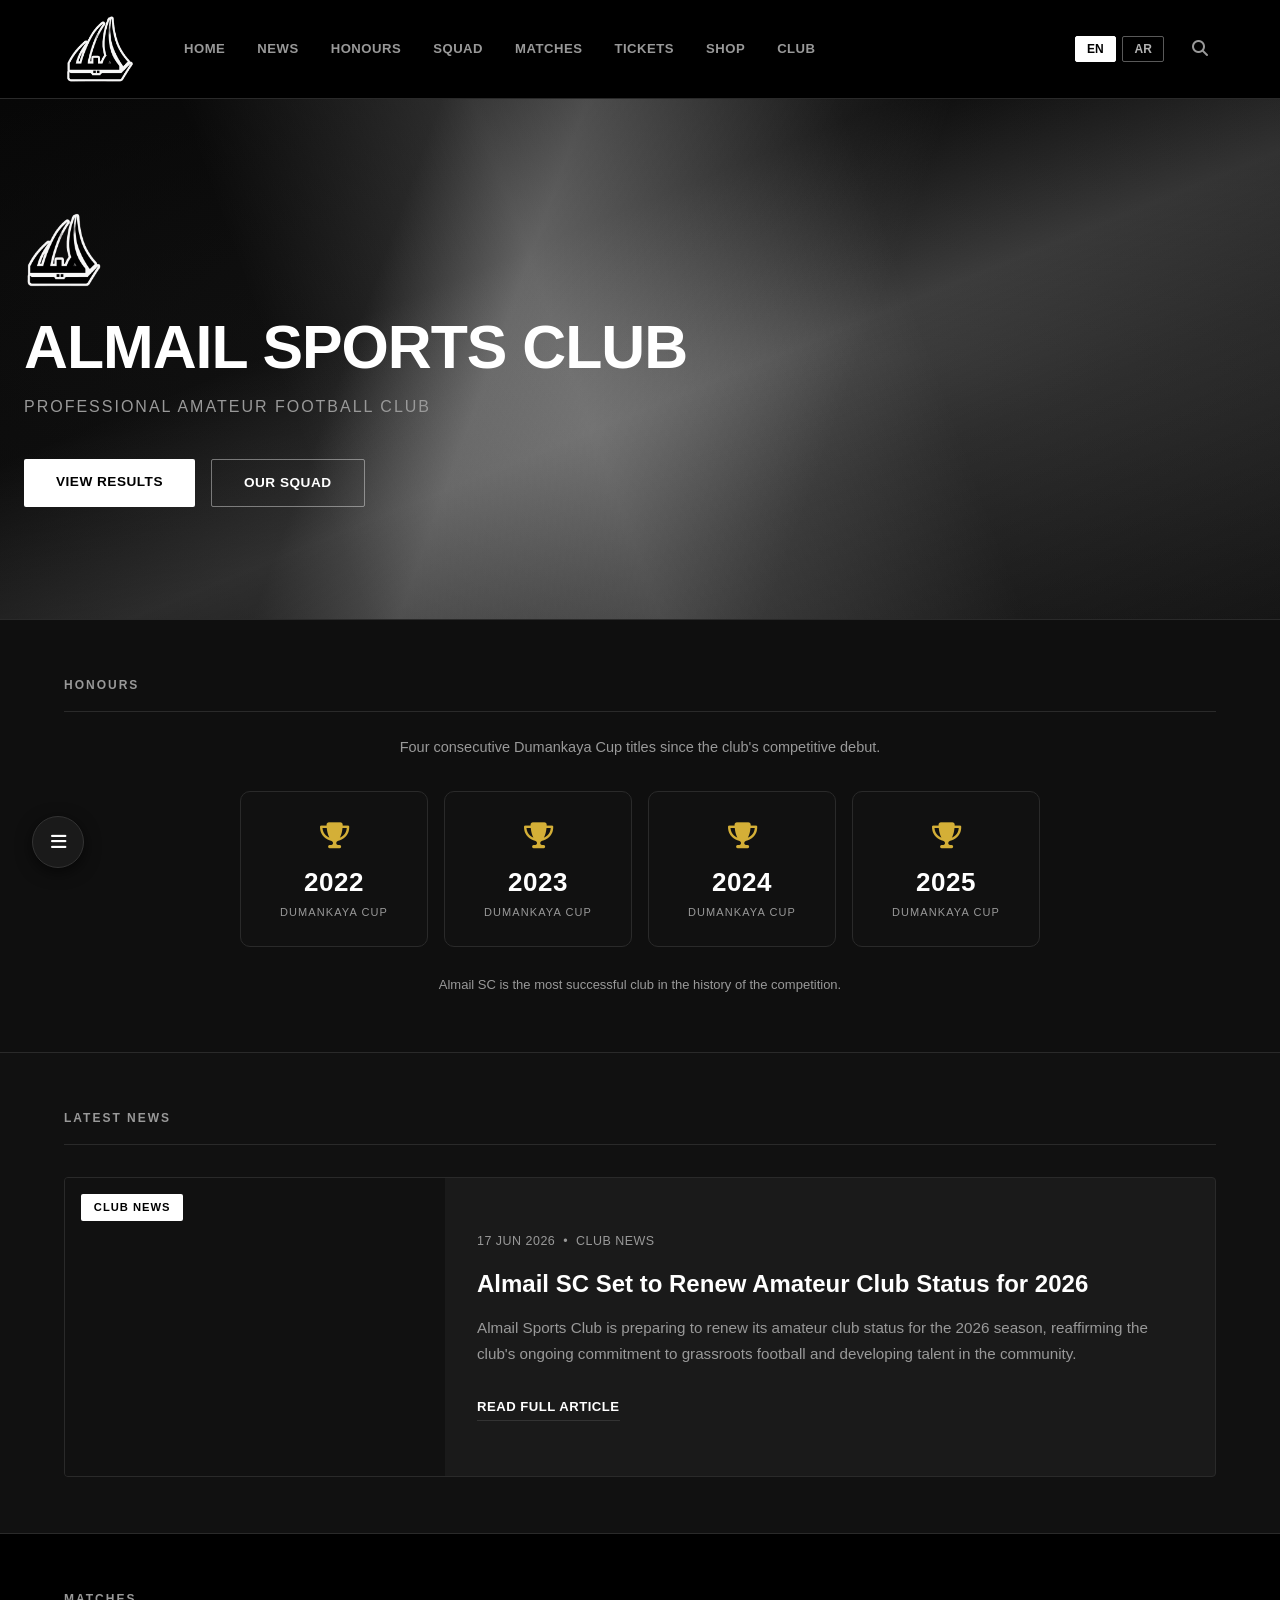
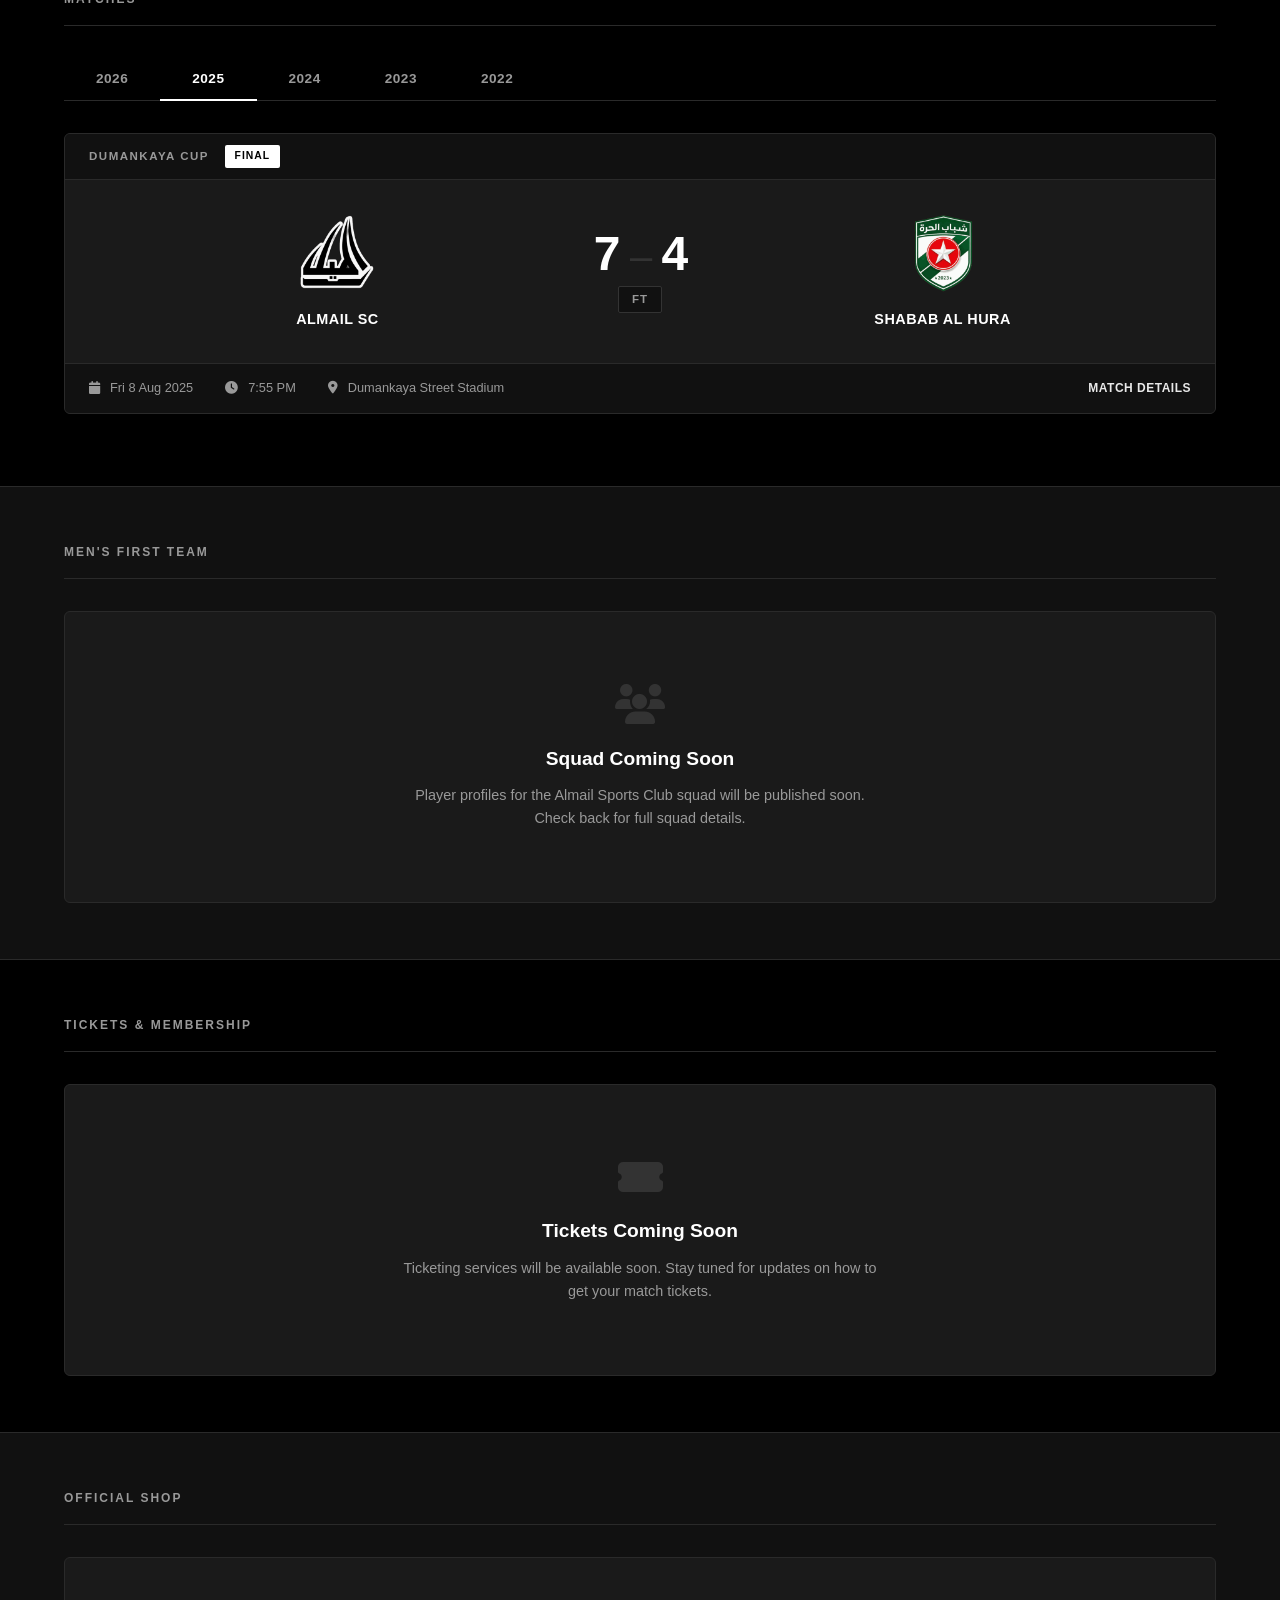
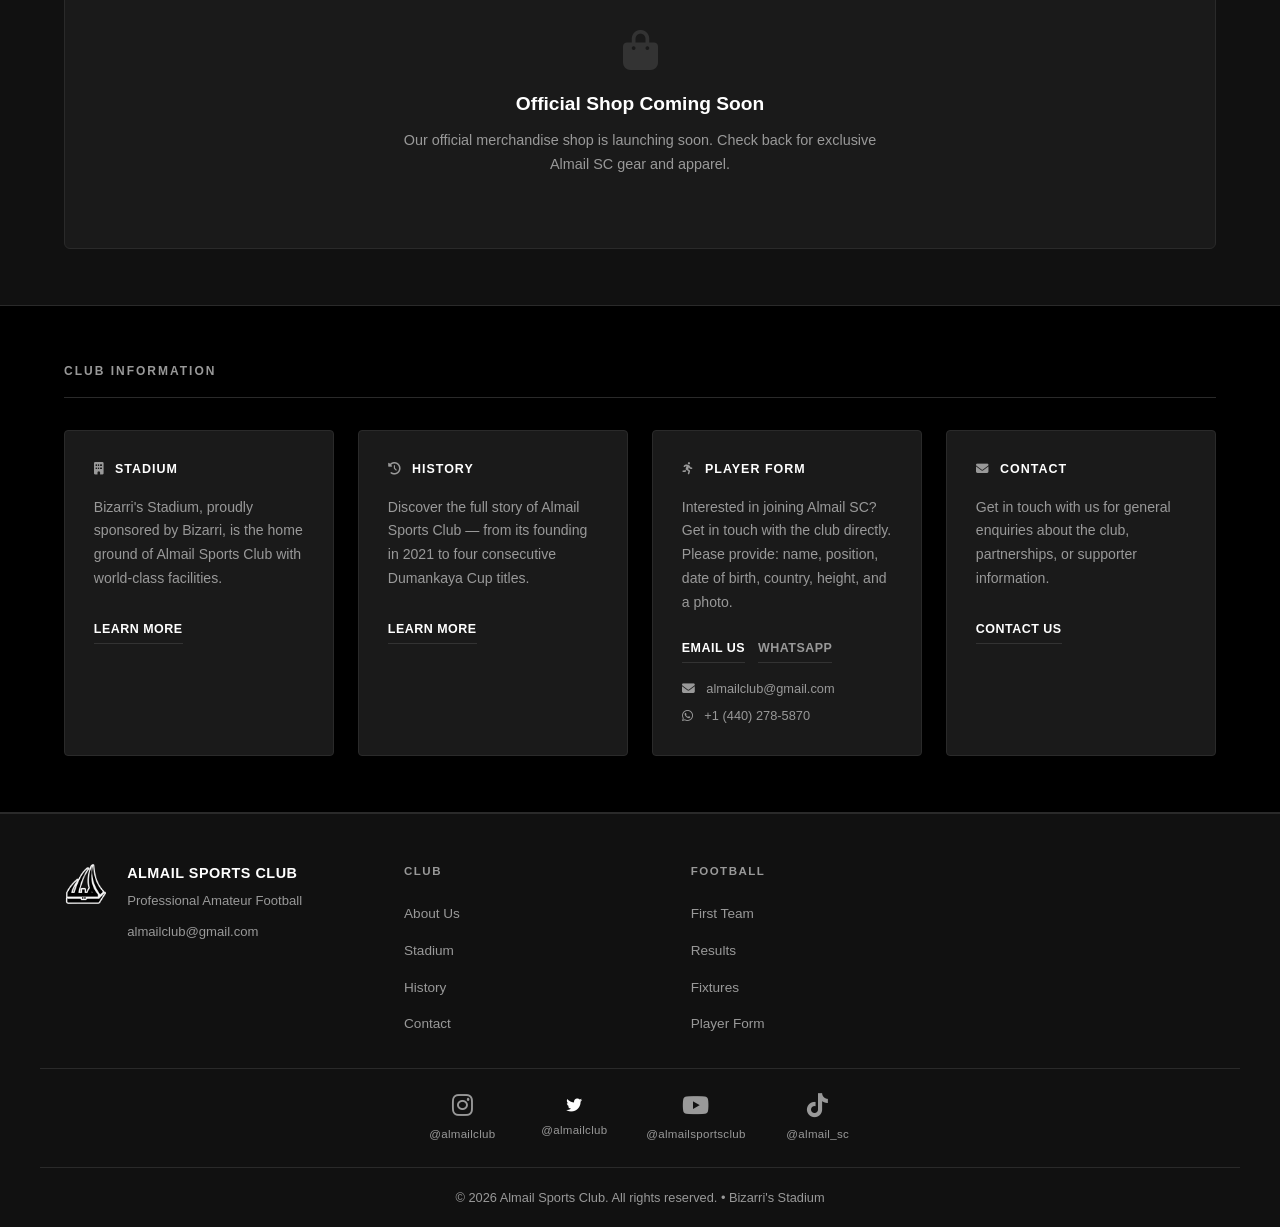
==== commit 2ddf43da: "Homepage: SEO, performance, accessibility, search and honours Six improvements to the homepage and s" ====
--- a/index.html
+++ b/index.html
@@ -10,7 +10,58 @@
     <link rel="icon" type="image/png" sizes="16x16" href="favicon-16.png">
     <link rel="apple-touch-icon" href="favicon-192.png">
     <link rel="stylesheet" href="styles.css">
-    <link rel="stylesheet" href="https://cdnjs.cloudflare.com/ajax/libs/font-awesome/6.4.0/css/all.min.css">
+
+    <!-- ── SEO ─────────────────────────────────────────────── -->
+    <meta name="description" content="Official website of Almail Sports Club — four-time Dumankaya Cup champions (2022, 2023, 2024, 2025). Match results, squad, club history and contact information.">
+    <link rel="canonical" href="https://almailsc.com/">
+    <meta name="theme-color" content="#000000">
+    <meta name="robots" content="index, follow">
+
+    <!-- ── OPEN GRAPH / SOCIAL SHARING ─────────────────────── -->
+    <meta property="og:type" content="website">
+    <meta property="og:site_name" content="Almail Sports Club">
+    <meta property="og:title" content="Almail Sports Club — Official Website">
+    <meta property="og:description" content="Four-time Dumankaya Cup champions (2022, 2023, 2024, 2025). Match results, squad, club history and contact information.">
+    <meta property="og:url" content="https://almailsc.com/">
+    <meta property="og:image" content="https://almailsc.com/og-card.png">
+    <meta property="og:image:width" content="1200">
+    <meta property="og:image:height" content="630">
+    <meta property="og:image:alt" content="Almail Sports Club crest">
+    <meta property="og:locale" content="en_US">
+    <meta property="og:locale:alternate" content="ar_AR">
+    <meta name="twitter:card" content="summary_large_image">
+    <meta name="twitter:title" content="Almail Sports Club — Official Website">
+    <meta name="twitter:description" content="Four-time Dumankaya Cup champions (2022, 2023, 2024, 2025). Match results, squad, club history and contact information.">
+    <meta name="twitter:image" content="https://almailsc.com/og-card.png">
+
+    <!-- ── FONT AWESOME (non-blocking) ─────────────────────── -->
+    <link rel="preconnect" href="https://cdnjs.cloudflare.com" crossorigin>
+    <link rel="stylesheet" href="https://cdnjs.cloudflare.com/ajax/libs/font-awesome/6.4.0/css/all.min.css" media="print" onload="this.media='all'; this.onload=null;">
+    <noscript><link rel="stylesheet" href="https://cdnjs.cloudflare.com/ajax/libs/font-awesome/6.4.0/css/all.min.css"></noscript>
+
+    <!-- ── STRUCTURED DATA ─────────────────────────────────── -->
+    <script type="application/ld+json">
+    {
+      "@context": "https://schema.org",
+      "@type": "SportsTeam",
+      "name": "Almail Sports Club",
+      "alternateName": ["Almail SC", "ASC"],
+      "url": "https://almailsc.com/",
+      "logo": "https://almailsc.com/AlmailScLogo-256.png",
+      "image": "https://almailsc.com/og-card.png",
+      "description": "Almail Sports Club is an amateur football club founded in 2021 and a four-time Dumankaya Cup champion.",
+      "sport": "Association Football",
+      "foundingDate": "2021",
+      "email": "almailclub@gmail.com",
+      "telephone": "+1-440-278-5870",
+      "award": [
+        "Dumankaya Cup 2022",
+        "Dumankaya Cup 2023",
+        "Dumankaya Cup 2024",
+        "Dumankaya Cup 2025"
+      ]
+    }
+    </script>
 </head>
 <body>
 
@@ -19,13 +70,14 @@
         <div class="header-inner">
             <a href="index.html" class="club-logo">
                 <div class="club-crest">
-                    <img src="AlmailScLogo.png" alt="Almail SC" class="crest-img" onerror="this.style.display='none'; this.nextElementSibling.style.display='flex';">
+                    <img src="AlmailScLogo-256.png" width="256" height="256" alt="Almail SC" class="crest-img" onerror="this.style.display='none'; this.nextElementSibling.style.display='flex';">
                     <span class="crest-text crest-fallback">ASC</span>
                 </div>
             </a>
             <nav class="main-nav" id="mainNav">
                 <a href="index.html" class="nav-link" data-i18n="nav-home">HOME</a>
                 <a href="#latest" class="nav-link" data-i18n="nav-news">NEWS</a>
+                <a href="#honours" class="nav-link" data-i18n="nav-honours">HONOURS</a>
                 <a href="#teams" class="nav-link" data-i18n="nav-squad">SQUAD</a>
                 <a href="#matches" class="nav-link" data-i18n="nav-matches">MATCHES</a>
                 <a href="#tickets" class="nav-link" data-i18n="nav-tickets">TICKETS</a>
@@ -33,15 +85,30 @@
                 <a href="#support" class="nav-link" data-i18n="nav-club">CLUB</a>
             </nav>
             <div class="header-right">
-                <div class="language-switcher">
-                    <button class="lang-btn active" data-lang="en" onclick="setLanguage('en')">EN</button>
-                    <button class="lang-btn" data-lang="ar" onclick="setLanguage('ar')">AR</button>
-                </div>
-                <button class="search-btn"><i class="fas fa-search"></i></button>
-                <button class="menu-btn" id="menuBtn"><i class="fas fa-bars"></i></button>
+                <div class="language-switcher" role="group" aria-label="Language">
+                    <button class="lang-btn active" data-lang="en" lang="en" aria-pressed="true" onclick="setLanguage('en')">EN</button>
+                    <button class="lang-btn" data-lang="ar" lang="ar" aria-pressed="false" onclick="setLanguage('ar')">AR</button>
+                </div>
+                <button class="search-btn" id="searchBtn" aria-label="Search the site" aria-expanded="false" aria-controls="searchPanel"><i class="fas fa-search"></i></button>
+                <button class="menu-btn" id="menuBtn" aria-label="Open menu" aria-expanded="false"><i class="fas fa-bars"></i></button>
             </div>
         </div>
     </header>
+
+    <!-- ── SEARCH PANEL ──────────────────────────────────── -->
+    <div class="search-panel" id="searchPanel" role="dialog" aria-modal="true" aria-label="Search" hidden>
+        <div class="search-panel-inner">
+            <div class="search-input-wrap">
+                <i class="fas fa-search search-input-icon" aria-hidden="true"></i>
+                <input type="search" id="searchInput" class="search-input" autocomplete="off"
+                       placeholder="Search matches, players, pages…" aria-label="Search matches, players and pages"
+                       aria-controls="searchResults" aria-describedby="searchHint">
+                <button class="search-close" id="searchClose" aria-label="Close search">&times;</button>
+            </div>
+            <p id="searchHint" class="search-hint">Try &ldquo;Dumankaya&rdquo;, &ldquo;Palestine Guards&rdquo;, a player name, or a year.</p>
+            <ul class="search-results" id="searchResults" role="listbox" aria-label="Search results"></ul>
+        </div>
+    </div>
 
     <!-- ── HERO SECTION ──────────────────────────────────── -->
     <section class="hero">
@@ -49,7 +116,7 @@
         <div class="hero-overlay"></div>
         <div class="hero-content">
             <div class="hero-logo-wrap">
-                <img src="AlmailScLogo.png" alt="Almail SC" class="hero-logo-img" onerror="this.style.display='none';">
+                <img src="AlmailScLogo-256.png" width="256" height="256" alt="Almail SC" class="hero-logo-img" onerror="this.style.display='none';">
             </div>
             <h1 class="hero-title" data-i18n="hero-title">ALMAIL SPORTS CLUB</h1>
             <p class="hero-subtitle" data-i18n="hero-subtitle">Professional Amateur Football Club</p>
@@ -57,6 +124,37 @@
                 <a href="#matches" class="hero-btn btn-white" data-i18n="hero-btn-results">VIEW RESULTS</a>
                 <a href="#teams" class="hero-btn btn-ghost" data-i18n="hero-btn-squad">OUR SQUAD</a>
             </div>
+        </div>
+    </section>
+
+    <!-- ── HONOURS ───────────────────────────────────────── -->
+    <section id="honours" class="honours-section">
+        <div class="section-container">
+            <h2 class="section-title" data-i18n="honours-title">HONOURS</h2>
+            <p class="honours-lead" data-i18n="honours-lead">Four consecutive Dumankaya Cup titles since the club's competitive debut.</p>
+            <div class="honours-grid">
+                <div class="honour-card">
+                    <div class="honour-icon"><i class="fas fa-trophy" aria-hidden="true"></i></div>
+                    <span class="honour-year">2022</span>
+                    <span class="honour-comp" data-i18n="honour-dumankaya">Dumankaya Cup</span>
+                </div>
+                <div class="honour-card">
+                    <div class="honour-icon"><i class="fas fa-trophy" aria-hidden="true"></i></div>
+                    <span class="honour-year">2023</span>
+                    <span class="honour-comp" data-i18n="honour-dumankaya">Dumankaya Cup</span>
+                </div>
+                <div class="honour-card">
+                    <div class="honour-icon"><i class="fas fa-trophy" aria-hidden="true"></i></div>
+                    <span class="honour-year">2024</span>
+                    <span class="honour-comp" data-i18n="honour-dumankaya">Dumankaya Cup</span>
+                </div>
+                <div class="honour-card">
+                    <div class="honour-icon"><i class="fas fa-trophy" aria-hidden="true"></i></div>
+                    <span class="honour-year">2025</span>
+                    <span class="honour-comp" data-i18n="honour-dumankaya">Dumankaya Cup</span>
+                </div>
+            </div>
+            <p class="honours-note" data-i18n="honours-note">Almail SC is the most successful club in the history of the competition.</p>
         </div>
     </section>
 
@@ -86,16 +184,16 @@
             <h2 class="section-title" data-i18n="matches-title">MATCHES</h2>
 
             <!-- Season Selector -->
-            <div class="season-tabs">
-                <button class="season-tab active" data-season="2026" data-i18n="season-2026">2026</button>
-                <button class="season-tab" data-season="2025" data-i18n="season-2025">2025</button>
-                <button class="season-tab" data-season="2024" data-i18n="season-2024">2024</button>
-                <button class="season-tab" data-season="2023" data-i18n="season-2023">2023</button>
-                <button class="season-tab" data-season="2022" data-i18n="season-2022">2022</button>
+            <div class="season-tabs" role="tablist" aria-label="Season">
+                <button class="season-tab" data-season="2026" data-i18n="season-2026" role="tab" aria-selected="false" aria-controls="season-2026">2026</button>
+                <button class="season-tab active" data-season="2025" data-i18n="season-2025" role="tab" aria-selected="true" aria-controls="season-2025">2025</button>
+                <button class="season-tab" data-season="2024" data-i18n="season-2024" role="tab" aria-selected="false" aria-controls="season-2024">2024</button>
+                <button class="season-tab" data-season="2023" data-i18n="season-2023" role="tab" aria-selected="false" aria-controls="season-2023">2023</button>
+                <button class="season-tab" data-season="2022" data-i18n="season-2022" role="tab" aria-selected="false" aria-controls="season-2022">2022</button>
             </div>
 
             <!-- 2026 Season -->
-            <div class="season-panel active" id="season-2026">
+            <div class="season-panel" id="season-2026" role="tabpanel" aria-label="season-2026 season">
                 <div class="coming-soon-matches">
                     <i class="fas fa-calendar-alt"></i>
                     <h3><span data-i18n="season-records">Match records for the</span> 2026 <span data-i18n="season-coming">season are coming soon.</span></h3>
@@ -103,7 +201,7 @@
             </div>
 
             <!-- 2025 Season -->
-            <div class="season-panel" id="season-2025">
+            <div class="season-panel active" id="season-2025" role="tabpanel" aria-label="season-2025 season">
                 <div class="match-app-card" onclick="openMatchDetail('dumankaya')">
                     <div class="match-app-header">
                         <span class="match-competition-badge" data-i18n="competition-dumankaya">DUMANKAYA CUP</span>
@@ -112,7 +210,7 @@
                     <div class="match-app-body">
                         <div class="match-app-team home-team">
                             <div class="match-team-crest">
-                                <img src="AlmailScLogo.png" alt="ASC" onerror="this.style.display='none'; this.nextElementSibling.style.display='flex';">
+                                <img src="AlmailScLogo-256.png" width="256" height="256" loading="lazy" decoding="async" alt="ASC" onerror="this.style.display='none'; this.nextElementSibling.style.display='flex';">
                                 <span class="crest-placeholder">A</span>
                             </div>
                             <span class="match-team-name" data-i18n="team-almail">ALMAIL SC</span>
@@ -123,7 +221,7 @@
                         </div>
                         <div class="match-app-team away-team">
                             <div class="match-team-crest alt-crest">
-                                <img src="AlShababLogo.png" alt="Shabab Al Hura" onload="this.nextElementSibling.style.display='none';" onerror="this.style.display='none'; this.nextElementSibling.style.display='flex';">
+                                <img src="AlShababLogo-256.png" width="256" height="256" loading="lazy" decoding="async" alt="Shabab Al Hura" onload="this.nextElementSibling.style.display='none';" onerror="this.style.display='none'; this.nextElementSibling.style.display='flex';">
                                 <span class="crest-placeholder">S</span>
                             </div>
                             <span class="match-team-name" data-i18n="team-shabab">SHABAB AL HURA</span>
@@ -139,7 +237,7 @@
             </div>
 
             <!-- 2024 Season -->
-            <div class="season-panel" id="season-2024">
+            <div class="season-panel" id="season-2024" role="tabpanel" aria-label="season-2024 season">
                 <div class="match-app-card" onclick="openMatchDetail('dumankaya-2024')">
                     <div class="match-app-header">
                         <span class="match-competition-badge" data-i18n="competition-dumankaya">DUMANKAYA CUP</span>
@@ -148,7 +246,7 @@
                     <div class="match-app-body">
                         <div class="match-app-team home-team">
                             <div class="match-team-crest">
-                                <img src="AlmailScLogo.png" alt="ASC" onerror="this.style.display='none'; this.nextElementSibling.style.display='flex';">
+                                <img src="AlmailScLogo-256.png" width="256" height="256" loading="lazy" decoding="async" alt="ASC" onerror="this.style.display='none'; this.nextElementSibling.style.display='flex';">
                                 <span class="crest-placeholder">A</span>
                             </div>
                             <span class="match-team-name" data-i18n="team-almail">ALMAIL SC</span>
@@ -159,7 +257,7 @@
                         </div>
                         <div class="match-app-team away-team">
                             <div class="match-team-crest alt-crest">
-                                <img src="Guards.png" alt="Palestine Guards" onload="this.nextElementSibling.style.display='none';" onerror="this.style.display='none'; this.nextElementSibling.style.display='flex';">
+                                <img src="Guards-256.png" width="256" height="193" loading="lazy" decoding="async" alt="Palestine Guards" onload="this.nextElementSibling.style.display='none';" onerror="this.style.display='none'; this.nextElementSibling.style.display='flex';">
                                 <span class="crest-placeholder">PG</span>
                             </div>
                             <span class="match-team-name">PALESTINE GUARDS</span>
@@ -175,7 +273,7 @@
             </div>
 
             <!-- 2023 Season -->
-            <div class="season-panel" id="season-2023">
+            <div class="season-panel" id="season-2023" role="tabpanel" aria-label="season-2023 season">
                 <!-- Competition Sub-tabs -->
                 <div class="comp-subtabs">
                     <button class="comp-subtab active" onclick="show2023Section('dumankaya')">DUMANKAYA CUP</button>
@@ -211,7 +309,7 @@
                                 </div>
                                 <div class="match-app-team away-team">
                                     <div class="match-team-crest alt-crest">
-                                        <img src="Guards.png" alt="Palestine Guards" onload="this.nextElementSibling.style.display='none';" onerror="this.style.display='none';this.nextElementSibling.style.display='flex';">
+                                        <img src="Guards-256.png" width="256" height="193" loading="lazy" decoding="async" alt="Palestine Guards" onload="this.nextElementSibling.style.display='none';" onerror="this.style.display='none';this.nextElementSibling.style.display='flex';">
                                         <span class="crest-placeholder">PG</span>
                                     </div>
                                     <span class="match-team-name">PALESTINE GUARDS</span>
@@ -234,7 +332,7 @@
                             <div class="match-app-body">
                                 <div class="match-app-team home-team">
                                     <div class="match-team-crest alt-crest">
-                                        <img src="AlmailScLogo.png" alt="ASC" onload="this.nextElementSibling.style.display='none';" onerror="this.style.display='none';this.nextElementSibling.style.display='flex';">
+                                        <img src="AlmailScLogo-256.png" width="256" height="256" loading="lazy" decoding="async" alt="ASC" onload="this.nextElementSibling.style.display='none';" onerror="this.style.display='none';this.nextElementSibling.style.display='flex';">
                                         <span class="crest-placeholder">A</span>
                                     </div>
                                     <span class="match-team-name">ALMAIL SC</span>
@@ -245,7 +343,7 @@
                                 </div>
                                 <div class="match-app-team away-team">
                                     <div class="match-team-crest alt-crest">
-                                        <img src="Guards.png" alt="Palestine Guards" onload="this.nextElementSibling.style.display='none';" onerror="this.style.display='none';this.nextElementSibling.style.display='flex';">
+                                        <img src="Guards-256.png" width="256" height="193" loading="lazy" decoding="async" alt="Palestine Guards" onload="this.nextElementSibling.style.display='none';" onerror="this.style.display='none';this.nextElementSibling.style.display='flex';">
                                         <span class="crest-placeholder">PG</span>
                                     </div>
                                     <span class="match-team-name">PALESTINE GUARDS</span>
@@ -268,7 +366,7 @@
                             <div class="match-app-body">
                                 <div class="match-app-team home-team">
                                     <div class="match-team-crest alt-crest">
-                                        <img src="AlmailScLogo.png" alt="ASC" onload="this.nextElementSibling.style.display='none';" onerror="this.style.display='none';this.nextElementSibling.style.display='flex';">
+                                        <img src="AlmailScLogo-256.png" width="256" height="256" loading="lazy" decoding="async" alt="ASC" onload="this.nextElementSibling.style.display='none';" onerror="this.style.display='none';this.nextElementSibling.style.display='flex';">
                                         <span class="crest-placeholder">A</span>
                                     </div>
                                     <span class="match-team-name">ALMAIL SC</span>
@@ -315,7 +413,7 @@
                                 <tbody>
                                     <tr style="border-bottom:1px solid rgba(255,255,255,0.1);background:rgba(0,255,0,0.07);">
                                         <td style="padding:0.6rem 0.3rem;font-weight:700;">1</td>
-                                        <td style="padding:0.6rem 0.2rem;"><img src="AlmailScLogo.png" style="width:28px;height:28px;object-fit:contain;vertical-align:middle;" alt="ASC"></td>
+                                        <td style="padding:0.6rem 0.2rem;"><img src="AlmailScLogo-256.png" width="256" height="256" loading="lazy" decoding="async" style="width:28px;height:28px;object-fit:contain;vertical-align:middle;" alt="ASC"></td>
                                         <td style="padding:0.6rem 0.3rem;"><strong>Almail SC</strong><br><span style="font-size:0.7rem;color:gold;letter-spacing:0.05em;">CHAMPIONS</span></td>
                                         <td style="text-align:center;padding:0.6rem 0.3rem;">2</td>
                                         <td style="text-align:center;padding:0.6rem 0.3rem;">2</td>
@@ -341,7 +439,7 @@
                                     </tr>
                                     <tr style="border-bottom:1px solid rgba(255,255,255,0.1);">
                                         <td style="padding:0.6rem 0.3rem;">3</td>
-                                        <td style="padding:0.6rem 0.2rem;"><img src="Guards.png" style="width:28px;height:28px;object-fit:contain;vertical-align:middle;" alt="PG"></td>
+                                        <td style="padding:0.6rem 0.2rem;"><img src="Guards-256.png" width="256" height="193" loading="lazy" decoding="async" style="width:28px;height:28px;object-fit:contain;vertical-align:middle;" alt="PG"></td>
                                         <td style="padding:0.6rem 0.3rem;">Palestine Guards</td>
                                         <td style="text-align:center;padding:0.6rem 0.3rem;">2</td>
                                         <td style="text-align:center;padding:0.6rem 0.3rem;">0</td>
@@ -368,7 +466,7 @@
                         <div class="match-app-body">
                             <div class="match-app-team home-team">
                                 <div class="match-team-crest alt-crest">
-                                    <img src="AlmailScLogo.png" alt="ASC" onload="this.nextElementSibling.style.display='none';" onerror="this.style.display='none';this.nextElementSibling.style.display='flex';">
+                                    <img src="AlmailScLogo-256.png" width="256" height="256" loading="lazy" decoding="async" alt="ASC" onload="this.nextElementSibling.style.display='none';" onerror="this.style.display='none';this.nextElementSibling.style.display='flex';">
                                     <span class="crest-placeholder">A</span>
                                 </div>
                                 <span class="match-team-name">ALMAIL SC</span>
@@ -395,7 +493,7 @@
             </div>
 
             <!-- 2022 Season -->
-            <div class="season-panel" id="season-2022">
+            <div class="season-panel" id="season-2022" role="tabpanel" aria-label="season-2022 season">
                 <div class="coming-soon-matches">
                     <i class="fas fa-calendar-alt"></i>
                     <h3><span data-i18n="season-records">Match records for the</span> 2022 <span data-i18n="season-coming">season are coming soon.</span></h3>
@@ -408,7 +506,7 @@
     <!-- ── MATCH DETAIL MODAL ─────────────────────────────── -->
     <div class="match-detail-modal" id="matchModal">
         <div class="match-detail-content">
-            <button class="close-modal" onclick="closeMatchDetail()">&times;</button>
+            <button class="close-modal" onclick="closeMatchDetail()" aria-label="Close match details">&times;</button>
 
             <!-- Match Header -->
             <div class="modal-match-header">
@@ -416,7 +514,7 @@
                 <div class="modal-teams-row">
                     <div class="modal-team">
                         <div class="modal-crest home">
-                            <img src="AlmailScLogo.png" alt="ASC" onerror="this.style.display='none'; this.nextElementSibling.style.display='flex';">
+                            <img src="AlmailScLogo-256.png" width="256" height="256" loading="lazy" decoding="async" alt="ASC" onerror="this.style.display='none'; this.nextElementSibling.style.display='flex';">
                             <span class="crest-placeholder">A</span>
                         </div>
                         <span class="modal-team-name">ALMAIL SC</span>
@@ -427,7 +525,7 @@
                     </div>
                     <div class="modal-team">
                         <div class="modal-crest away">
-                                <img src="AlShababLogo.png" alt="Shabab Al Hura" onload="this.nextElementSibling.style.display='none';" onerror="this.style.display='none'; this.nextElementSibling.style.display='flex';">
+                                <img src="AlShababLogo-256.png" width="256" height="256" loading="lazy" decoding="async" alt="Shabab Al Hura" onload="this.nextElementSibling.style.display='none';" onerror="this.style.display='none'; this.nextElementSibling.style.display='flex';">
                                 <span class="crest-placeholder">S</span>
                             </div>
                         <span class="modal-team-name">SHABAB AL HURA</span>
@@ -442,9 +540,9 @@
 
             <!-- Goals / Lineup coming soon notice -->
             <div class="modal-tabs">
-                <button class="modal-tab active" data-tab="details">DETAILS</button>
-                <button class="modal-tab" data-tab="goals">GOALS</button>
-                <button class="modal-tab" data-tab="lineup">LINE-UP</button>
+                <button class="modal-tab active" data-tab="details" role="tab" aria-selected="true" aria-controls="tab-details">DETAILS</button>
+                <button class="modal-tab" data-tab="goals" role="tab" aria-selected="false" aria-controls="tab-goals">GOALS</button>
+                <button class="modal-tab" data-tab="lineup" role="tab" aria-selected="false" aria-controls="tab-lineup">LINE-UP</button>
             </div>
 
             <div class="modal-tab-panel active" id="tab-details">
@@ -612,7 +710,7 @@
                     </ul>
                 </div>
                 <div id="player-profile-view" class="player-profile-view hidden">
-                    <button class="profile-back-btn" onclick="hidePlayerProfile()">
+                    <button class="profile-back-btn" onclick="hidePlayerProfile()" aria-label="Back to line-up">
                         <i class="fas fa-arrow-left"></i> Back to Line-up
                     </button>
                     <div id="player-profile-card" class="player-profile-card"></div>
@@ -699,7 +797,7 @@
         <div class="footer-main">
             <div class="footer-brand">
                 <div class="footer-crest">
-                    <img src="AlmailScLogo.png" alt="ASC" class="footer-logo-img" onerror="this.style.display='none'; this.nextElementSibling.style.display='flex';">
+                    <img src="AlmailScLogo-256.png" width="256" height="256" loading="lazy" decoding="async" alt="ASC" class="footer-logo-img" onerror="this.style.display='none'; this.nextElementSibling.style.display='flex';">
                     <span class="footer-crest-text">ASC</span>
                 </div>
                 <div>
@@ -768,11 +866,12 @@
         <nav class="float-menu-panel" id="floatMenuPanel">
             <div class="float-menu-header">
                 <span>MENU</span>
-                <button onclick="closeFloatMenu()"><i class="fas fa-times"></i></button>
+                <button onclick="closeFloatMenu()" aria-label="Close menu"><i class="fas fa-times"></i></button>
             </div>
             <ul class="float-menu-links">
                 <li><a href="index.html" onclick="closeFloatMenu()"><i class="fas fa-home"></i> <span data-i18n="nav-home">HOME</span></a></li>
                 <li><a href="#latest"  onclick="closeFloatMenu()"><i class="fas fa-newspaper"></i> <span data-i18n="nav-news">NEWS</span></a></li>
+                <li><a href="#honours" onclick="closeFloatMenu()"><i class="fas fa-trophy"></i> <span data-i18n="nav-honours">HONOURS</span></a></li>
                 <li><a href="#matches" onclick="closeFloatMenu()"><i class="fas fa-futbol"></i> <span data-i18n="nav-matches">MATCHES</span></a></li>
                 <li><a href="#teams"   onclick="closeFloatMenu()"><i class="fas fa-users"></i> <span data-i18n="nav-squad">SQUAD</span></a></li>
                 <li><a href="#tickets" onclick="closeFloatMenu()"><i class="fas fa-ticket-alt"></i> <span data-i18n="nav-tickets">TICKETS</span></a></li>
--- a/styles.css
+++ b/styles.css
@@ -214,8 +214,12 @@
     font-size: 1rem;
     padding: 0.5rem;
     transition: color 0.2s;
-    display: none;
-}
+}
+
+/* Search is available at every width; the hamburger is mobile-only,
+   since the full nav is already visible on desktop. */
+.search-btn { display: block; }
+.menu-btn   { display: none; }
 
 .search-btn:hover, .menu-btn:hover { color: var(--white); }
 
@@ -1710,3 +1714,171 @@
     font-size: inherit;
 }
 }
+
+/* ── SEARCH PANEL ─────────────────────────────────────────── */
+.search-panel {
+    position: fixed;
+    inset: 0;
+    z-index: 2000;
+    background: rgba(0, 0, 0, .85);
+    backdrop-filter: blur(4px);
+    padding: 80px 24px 24px;
+    overflow-y: auto;
+}
+.search-panel[hidden] { display: none; }
+body.search-open { overflow: hidden; }
+
+.search-panel-inner {
+    max-width: 640px;
+    margin: 0 auto;
+}
+
+.search-input-wrap {
+    position: relative;
+    display: flex;
+    align-items: center;
+    background: var(--primary-light);
+    border: 1px solid var(--border-light);
+    border-radius: 8px;
+    padding: 0 12px;
+}
+.search-input-icon { color: var(--text-gray); font-size: 15px; }
+
+.search-input {
+    flex: 1;
+    background: none;
+    border: none;
+    outline: none;
+    color: var(--white);
+    font-family: inherit;
+    font-size: 17px;
+    padding: 16px 12px;
+    min-width: 0;
+}
+.search-input::placeholder { color: var(--text-gray); }
+/* hide the browser's native clear button; the panel has its own close control */
+.search-input::-webkit-search-cancel-button,
+.search-input::-webkit-search-decoration { -webkit-appearance: none; appearance: none; }
+
+.search-close {
+    color: var(--text-gray);
+    font-size: 28px;
+    line-height: 1;
+    padding: 4px 8px;
+    transition: color .2s;
+}
+.search-close:hover { color: var(--white); }
+
+.search-hint {
+    color: var(--text-gray);
+    font-size: 13px;
+    margin: 12px 4px 0;
+}
+
+.search-results { margin-top: 16px; }
+
+.search-result {
+    display: flex;
+    align-items: center;
+    gap: 14px;
+    padding: 14px 16px;
+    border: 1px solid var(--border);
+    border-radius: 8px;
+    margin-bottom: 8px;
+    background: var(--primary-dark);
+    transition: border-color .2s, background .2s;
+}
+.search-result.is-clickable { cursor: pointer; }
+.search-result.is-clickable:hover,
+.search-result.is-clickable:focus-visible {
+    background: var(--primary-light);
+    border-color: var(--border-light);
+    outline: none;
+}
+.search-result-icon { color: var(--text-gray); width: 18px; text-align: center; flex-shrink: 0; }
+.search-result-text { display: flex; flex-direction: column; gap: 2px; min-width: 0; flex: 1; }
+.search-result-title {
+    color: var(--white);
+    font-weight: 600;
+    font-size: 15px;
+    overflow: hidden;
+    text-overflow: ellipsis;
+    white-space: nowrap;
+}
+.search-result-sub { color: var(--text-gray); font-size: 12.5px; }
+.search-result-kind {
+    color: var(--text-gray);
+    font-size: 10px;
+    letter-spacing: .08em;
+    text-transform: uppercase;
+    border: 1px solid var(--border-light);
+    border-radius: 4px;
+    padding: 3px 7px;
+    flex-shrink: 0;
+}
+.search-empty {
+    color: var(--text-gray);
+    text-align: center;
+    padding: 28px 16px;
+    font-size: 14px;
+}
+
+@media (max-width: 600px) {
+    .search-panel { padding: 64px 16px 16px; }
+    .search-input { font-size: 16px; }   /* 16px avoids iOS zoom-on-focus */
+    .search-result-kind { display: none; }
+}
+
+/* ── HONOURS ──────────────────────────────────────────────── */
+.honours-section {
+    background: var(--bg-light);
+    border-top: 1px solid var(--border);
+    border-bottom: 1px solid var(--border);
+    padding: 56px 0;
+}
+.honours-lead {
+    text-align: center;
+    color: var(--text-gray);
+    font-size: 14.5px;
+    max-width: 640px;
+    margin: -8px auto 32px;
+}
+.honours-grid {
+    display: grid;
+    grid-template-columns: repeat(auto-fit, minmax(150px, 1fr));
+    gap: 16px;
+    max-width: 800px;
+    margin: 0 auto;
+}
+.honour-card {
+    background: var(--primary-dark);
+    border: 1px solid var(--border);
+    border-radius: 10px;
+    padding: 24px 16px;
+    text-align: center;
+    transition: border-color .2s, transform .2s;
+}
+.honour-card:hover { border-color: var(--border-light); transform: translateY(-2px); }
+.honour-icon { font-size: 26px; color: #d4af37; margin-bottom: 10px; }
+.honour-year {
+    font-size: 26px;
+    font-weight: 800;
+    color: var(--white);
+    letter-spacing: .02em;
+    line-height: 1.1;
+}
+.honour-comp {
+    display: block;
+    font-size: 11px;
+    letter-spacing: .1em;
+    text-transform: uppercase;
+    color: var(--text-gray);
+    margin-top: 6px;
+}
+.honours-note {
+    text-align: center;
+    color: var(--text-gray);
+    font-size: 13px;
+    margin-top: 28px;
+}
+.honours-note strong { color: var(--white); font-weight: 700; }
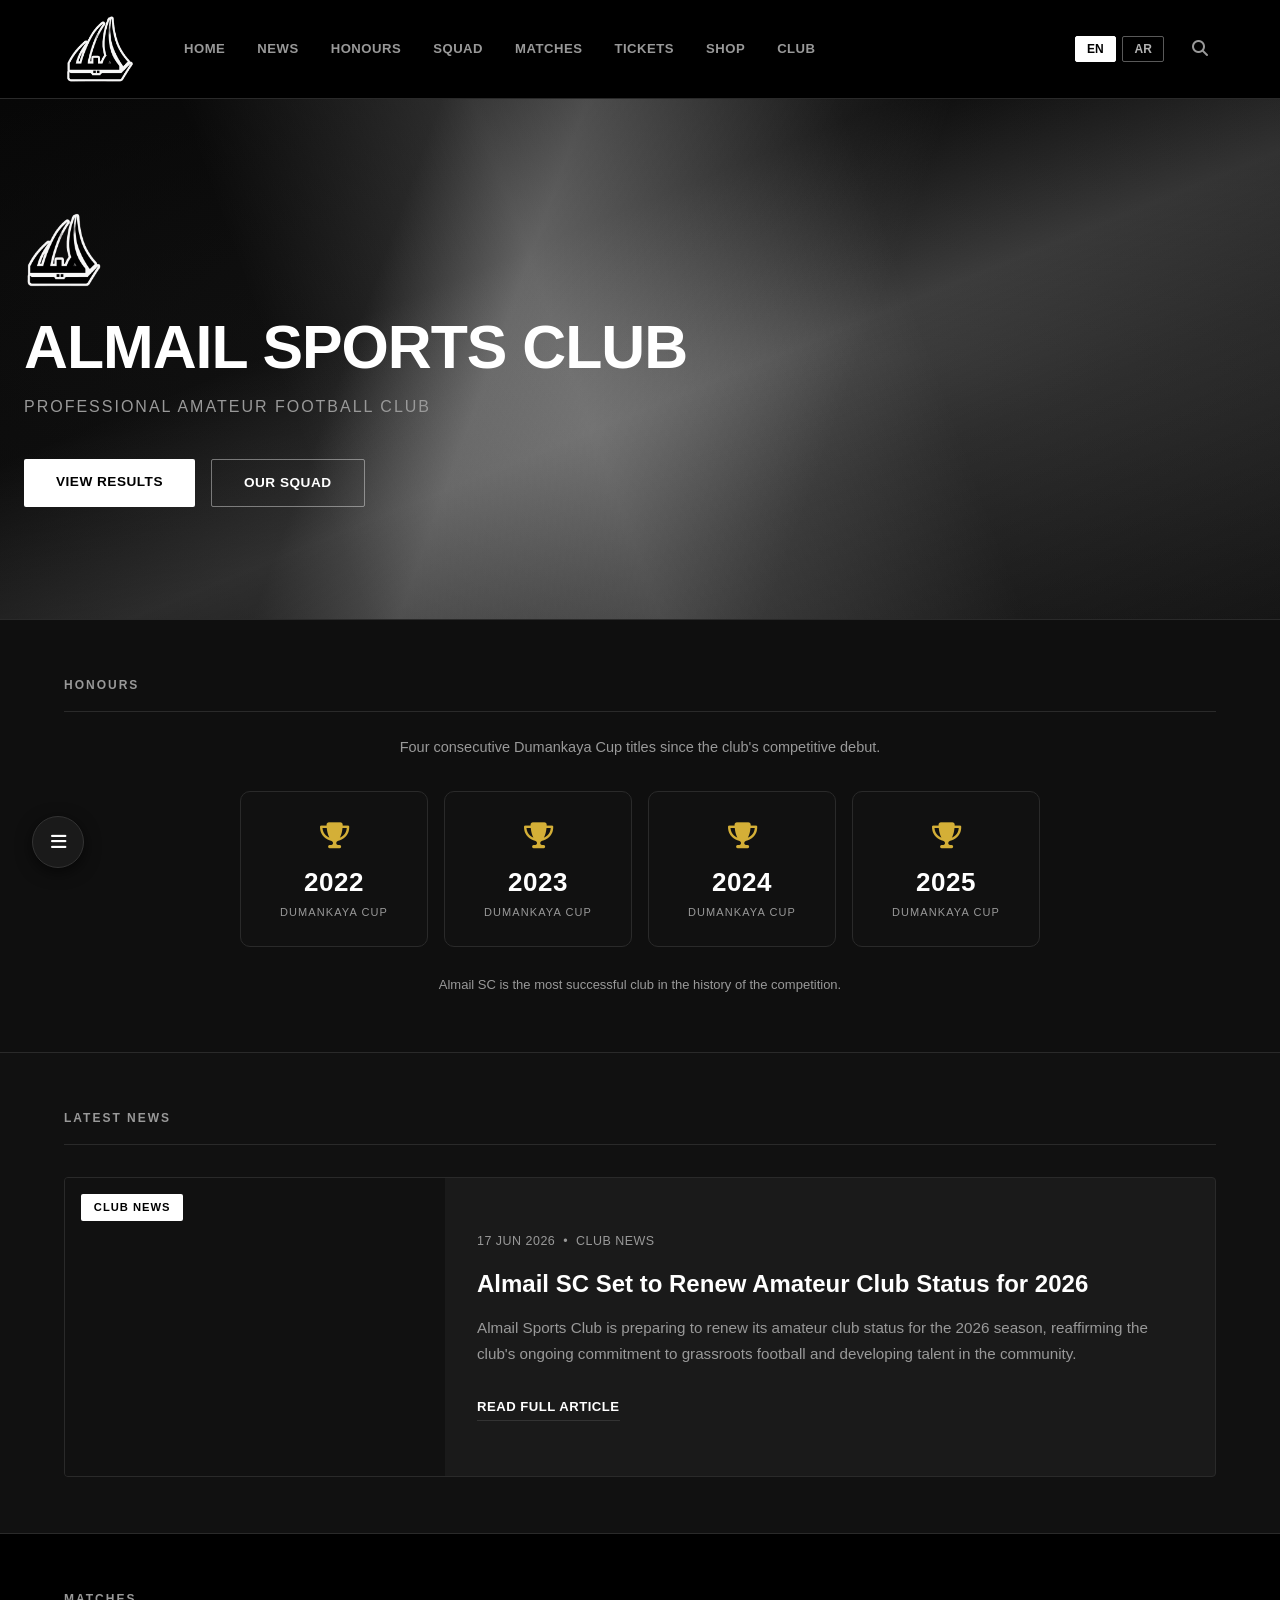
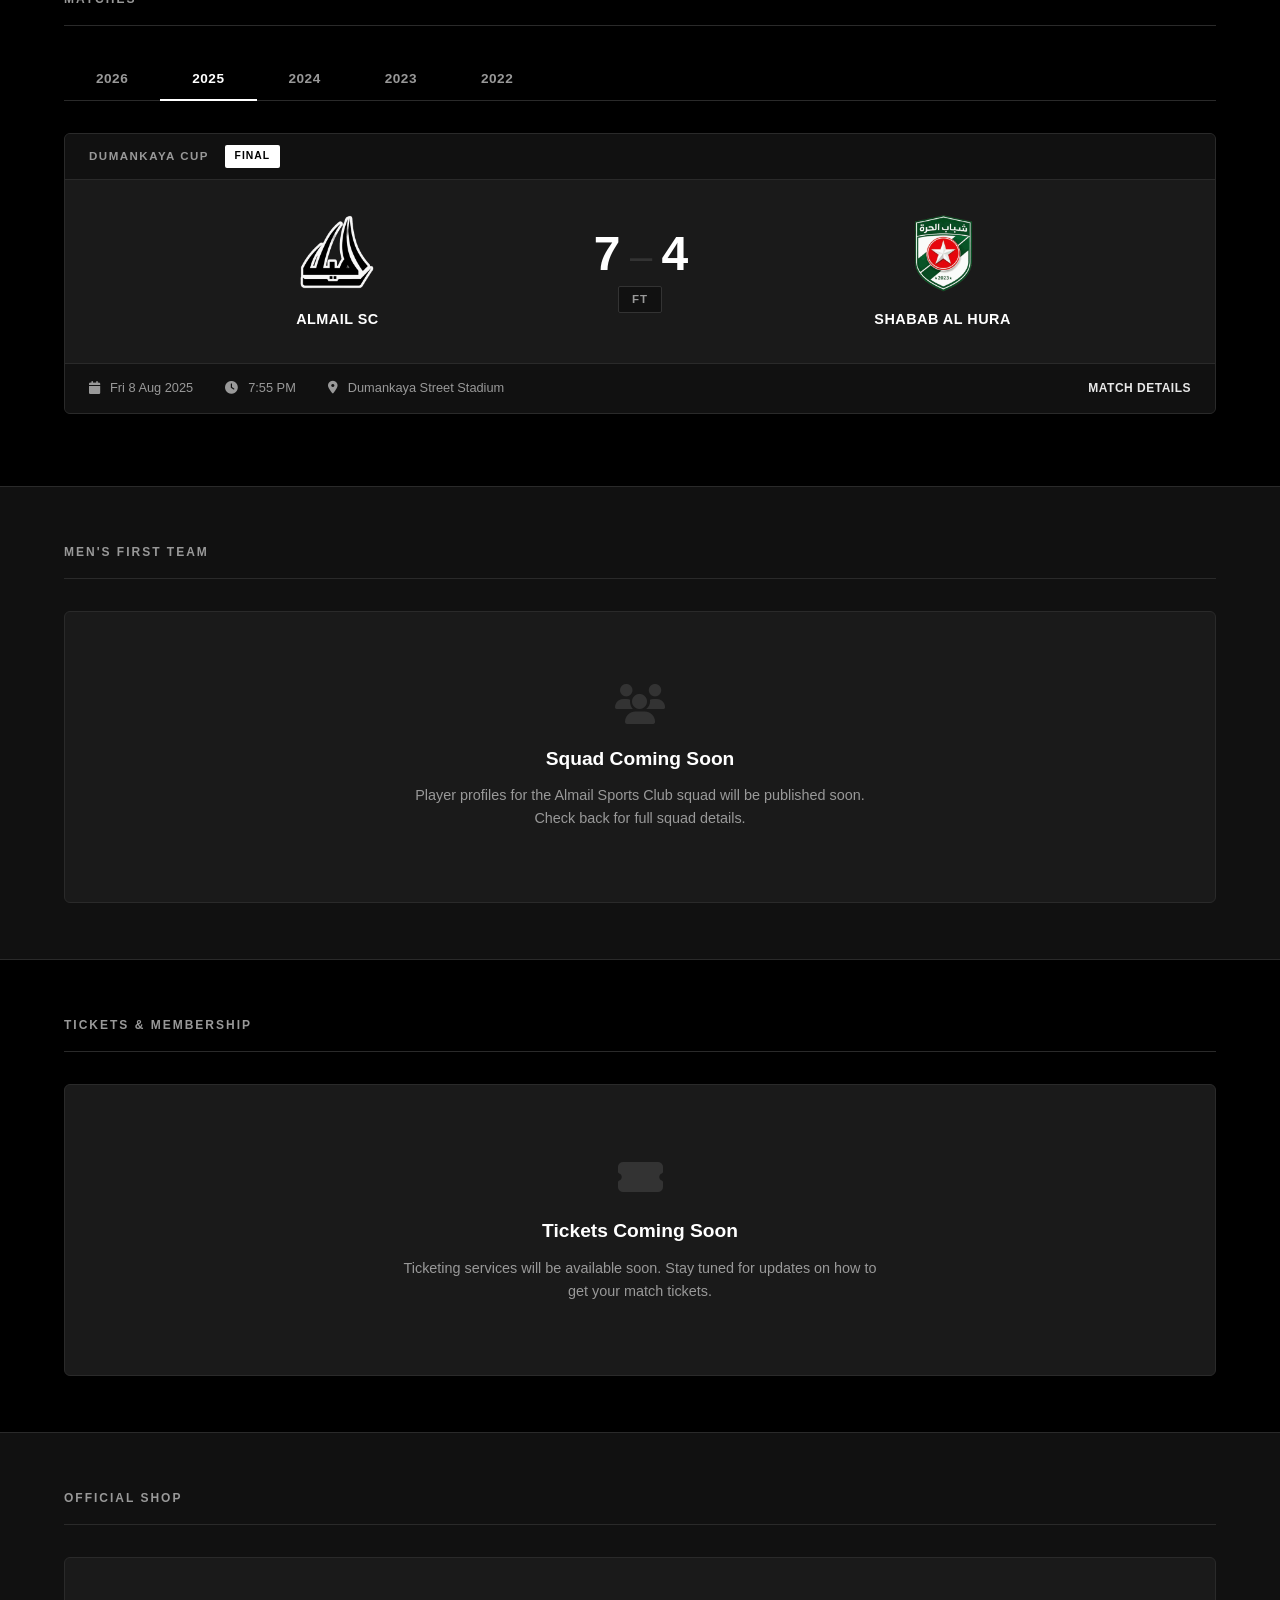
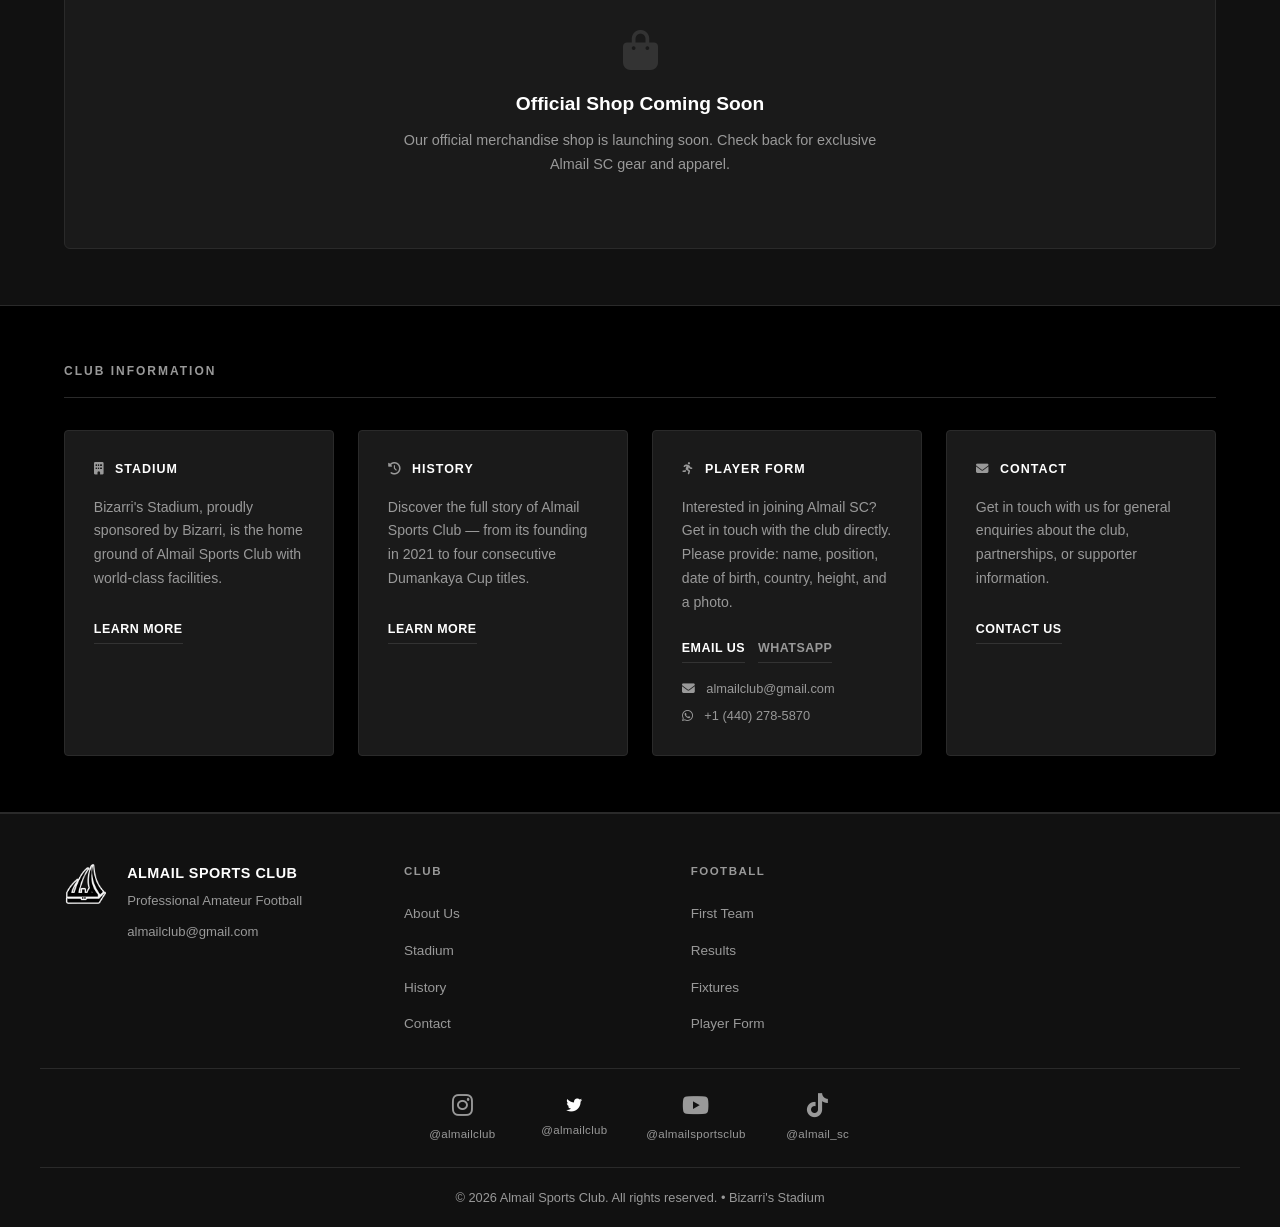
==== commit d78061f1: "Translate History, Stadium and News pages to Arabic; fix RTL rendering The three sub-pages loaded tr" ====
--- a/index.html
+++ b/index.html
@@ -3,7 +3,7 @@
 <head>
     <meta charset="UTF-8">
     <meta name="viewport" content="width=device-width, initial-scale=1.0">
-    <title>Almail Sports Club – Official Website</title>
+    <title data-i18n="title-home">Almail Sports Club – Official Website</title>
     <link rel="icon" type="image/x-icon" href="favicon.ico">
     <link rel="icon" type="image/png" sizes="192x192" href="favicon-192.png">
     <link rel="icon" type="image/png" sizes="32x32" href="favicon-32.png">
@@ -85,12 +85,12 @@
                 <a href="#support" class="nav-link" data-i18n="nav-club">CLUB</a>
             </nav>
             <div class="header-right">
-                <div class="language-switcher" role="group" aria-label="Language">
+                <div class="language-switcher" role="group" aria-label="Language" data-i18n-aria-label="aria-language">
                     <button class="lang-btn active" data-lang="en" lang="en" aria-pressed="true" onclick="setLanguage('en')">EN</button>
                     <button class="lang-btn" data-lang="ar" lang="ar" aria-pressed="false" onclick="setLanguage('ar')">AR</button>
                 </div>
-                <button class="search-btn" id="searchBtn" aria-label="Search the site" aria-expanded="false" aria-controls="searchPanel"><i class="fas fa-search"></i></button>
-                <button class="menu-btn" id="menuBtn" aria-label="Open menu" aria-expanded="false"><i class="fas fa-bars"></i></button>
+                <button class="search-btn" id="searchBtn" aria-label="Search the site" data-i18n-aria-label="aria-search" aria-expanded="false" aria-controls="searchPanel"><i class="fas fa-search"></i></button>
+                <button class="menu-btn" id="menuBtn" aria-label="Open menu" data-i18n-aria-label="aria-menu" aria-expanded="false"><i class="fas fa-bars"></i></button>
             </div>
         </div>
     </header>
@@ -101,11 +101,11 @@
             <div class="search-input-wrap">
                 <i class="fas fa-search search-input-icon" aria-hidden="true"></i>
                 <input type="search" id="searchInput" class="search-input" autocomplete="off"
-                       placeholder="Search matches, players, pages…" aria-label="Search matches, players and pages"
+                       placeholder="Search matches, players, pages…" data-i18n-placeholder="search-placeholder" aria-label="Search matches, players and pages" data-i18n-aria-label="search-placeholder"
                        aria-controls="searchResults" aria-describedby="searchHint">
-                <button class="search-close" id="searchClose" aria-label="Close search">&times;</button>
-            </div>
-            <p id="searchHint" class="search-hint">Try &ldquo;Dumankaya&rdquo;, &ldquo;Palestine Guards&rdquo;, a player name, or a year.</p>
+                <button class="search-close" id="searchClose" aria-label="Close search" data-i18n-aria-label="aria-search-close">&times;</button>
+            </div>
+            <p id="searchHint" class="search-hint" data-i18n="search-hint">Try &ldquo;Dumankaya&rdquo;, &ldquo;Palestine Guards&rdquo;, a player name, or a year.</p>
             <ul class="search-results" id="searchResults" role="listbox" aria-label="Search results"></ul>
         </div>
     </div>
@@ -229,7 +229,7 @@
                     </div>
                     <div class="match-app-footer">
                         <span><i class="fas fa-calendar"></i> Fri 8 Aug 2025</span>
-                        <span><i class="fas fa-clock"></i> 7:55 PM</span>
+                        <span><i class="fas fa-clock"></i> <bdi>7:55 PM</bdi></span>
                         <span><i class="fas fa-map-marker-alt"></i> Dumankaya Street Stadium</span>
                         <span class="match-details-link" data-i18n="match-details">MATCH DETAILS <i class="fas fa-chevron-right"></i></span>
                     </div>
@@ -265,7 +265,7 @@
                     </div>
                     <div class="match-app-footer">
                         <span><i class="fas fa-calendar"></i> Thu 25 Jul 2024</span>
-                        <span><i class="fas fa-clock"></i> 7:00 PM</span>
+                        <span><i class="fas fa-clock"></i> <bdi>7:00 PM</bdi></span>
                         <span><i class="fas fa-map-marker-alt"></i> Dumankaya Street Stadium</span>
                         <span class="match-details-link" data-i18n="match-details">MATCH DETAILS <i class="fas fa-chevron-right"></i></span>
                     </div>
@@ -317,7 +317,7 @@
                             </div>
                             <div class="match-app-footer">
                                 <span><i class="fas fa-calendar"></i> Sun 13 Jul 2023</span>
-                                <span><i class="fas fa-clock"></i> 7:40 PM</span>
+                                <span><i class="fas fa-clock"></i> <bdi>7:40 PM</bdi></span>
                                 <span><i class="fas fa-map-marker-alt"></i> Dumankaya Street Stadium</span>
                                 <span class="match-details-link">MATCH DETAILS <i class="fas fa-chevron-right"></i></span>
                             </div>
@@ -351,7 +351,7 @@
                             </div>
                             <div class="match-app-footer">
                                 <span><i class="fas fa-calendar"></i> Sun 16 Jul 2023</span>
-                                <span><i class="fas fa-clock"></i> 6:30 PM</span>
+                                <span><i class="fas fa-clock"></i> <bdi>6:30 PM</bdi></span>
                                 <span><i class="fas fa-map-marker-alt"></i> Dumankaya Street Stadium</span>
                                 <span class="match-details-link">MATCH DETAILS <i class="fas fa-chevron-right"></i></span>
                             </div>
@@ -384,7 +384,7 @@
                             </div>
                             <div class="match-app-footer">
                                 <span><i class="fas fa-calendar"></i> Tue 18 Jul 2023</span>
-                                <span><i class="fas fa-clock"></i> 7:40 PM</span>
+                                <span><i class="fas fa-clock"></i> <bdi>7:40 PM</bdi></span>
                                 <span><i class="fas fa-map-marker-alt"></i> Dumankaya Street Stadium</span>
                                 <span class="match-details-link">MATCH DETAILS <i class="fas fa-chevron-right"></i></span>
                             </div>
@@ -484,7 +484,7 @@
                         </div>
                         <div class="match-app-footer">
                             <span><i class="fas fa-calendar"></i> Wed 16 Aug 2023</span>
-                            <span><i class="fas fa-clock"></i> 5:30 PM</span>
+                            <span><i class="fas fa-clock"></i> <bdi>5:30 PM</bdi></span>
                             <span><i class="fas fa-map-marker-alt"></i> Dumankaya Street Stadium</span>
                             <span class="match-details-link">MATCH DETAILS <i class="fas fa-chevron-right"></i></span>
                         </div>
@@ -533,7 +533,7 @@
                 </div>
                 <div class="modal-meta-row">
                     <span><i class="fas fa-calendar"></i> Fri 8 Aug 2025</span>
-                    <span><i class="fas fa-clock"></i> 7:55 PM</span>
+                    <span><i class="fas fa-clock"></i> <bdi>7:55 PM</bdi></span>
                     <span><i class="fas fa-map-marker-alt"></i> Dumankaya Street Stadium</span>
                 </div>
             </div>
@@ -560,7 +560,7 @@
                 </div>
                 <div class="detail-row">
                     <span class="detail-label">Kick-off</span>
-                    <span class="detail-value">7:55 PM</span>
+                    <span class="detail-value"><bdi>7:55 PM</bdi></span>
                 </div>
                 <div class="detail-row">
                     <span class="detail-label">Venue</span>
@@ -780,7 +780,7 @@
                     </div>
                     <div class="contact-details">
                         <span><i class="fas fa-envelope"></i> almailclub@gmail.com</span>
-                        <span><i class="fab fa-whatsapp"></i> +1 (440) 278-5870</span>
+                        <span><i class="fab fa-whatsapp"></i> <bdi dir="ltr">+1 (440) 278-5870</bdi></span>
                     </div>
                 </div>
                 <div class="info-box">
@@ -801,28 +801,28 @@
                     <span class="footer-crest-text">ASC</span>
                 </div>
                 <div>
-                    <h3>ALMAIL SPORTS CLUB</h3>
-                    <p>Professional Amateur Football</p>
+                    <h3 data-i18n="hero-title">ALMAIL SPORTS CLUB</h3>
+                    <p data-i18n="footer-tagline">Professional Amateur Football</p>
                     <p class="footer-email"><a href="mailto:almailclub@gmail.com">almailclub@gmail.com</a></p>
                 </div>
             </div>
             <div class="footer-cols">
                 <div class="footer-col">
-                    <h4>CLUB</h4>
+                    <h4 data-i18n="footer-club">CLUB</h4>
                     <ul>
-                        <li><a href="#support">About Us</a></li>
-                        <li><a href="stadium.html">Stadium</a></li>
-                        <li><a href="history.html">History</a></li>
-                        <li><a href="#support">Contact</a></li>
+                        <li><a href="#support" data-i18n="footer-about">About Us</a></li>
+                        <li><a href="stadium.html" data-i18n="footer-stadium">Stadium</a></li>
+                        <li><a href="history.html" data-i18n="footer-history">History</a></li>
+                        <li><a href="#support" data-i18n="footer-contact">Contact</a></li>
                     </ul>
                 </div>
                 <div class="footer-col">
-                    <h4>FOOTBALL</h4>
+                    <h4 data-i18n="footer-football">FOOTBALL</h4>
                     <ul>
-                        <li><a href="#teams">First Team</a></li>
-                        <li><a href="#matches">Results</a></li>
-                        <li><a href="#matches">Fixtures</a></li>
-                        <li><a href="#support">Player Form</a></li>
+                        <li><a href="#teams" data-i18n="footer-first-team">First Team</a></li>
+                        <li><a href="#matches" data-i18n="footer-results">Results</a></li>
+                        <li><a href="#matches" data-i18n="footer-fixtures">Fixtures</a></li>
+                        <li><a href="#support" data-i18n="footer-player-form">Player Form</a></li>
                     </ul>
                 </div>
             </div>
@@ -832,19 +832,19 @@
         <div class="footer-socials">
             <a href="https://instagram.com/almailclub" target="_blank" rel="noopener" class="social-icon-link">
                 <i class="fab fa-instagram"></i>
-                <span>@almailclub</span>
+                <span><bdi>@almailclub</bdi></span>
             </a>
             <a href="https://x.com/almailclub" target="_blank" rel="noopener" class="social-icon-link">
                 <i class="fab fa-twitter"></i>
-                <span>@almailclub</span>
+                <span><bdi>@almailclub</bdi></span>
             </a>
             <a href="https://youtube.com/@almailsportsclub" target="_blank" rel="noopener" class="social-icon-link">
                 <i class="fab fa-youtube"></i>
-                <span>@almailsportsclub</span>
+                <span><bdi>@almailsportsclub</bdi></span>
             </a>
             <a href="https://tiktok.com/@almail_sc" target="_blank" rel="noopener" class="social-icon-link">
                 <i class="fab fa-tiktok"></i>
-                <span>@almail_sc</span>
+                <span><bdi>@almail_sc</bdi></span>
             </a>
         </div>
 
--- a/styles.css
+++ b/styles.css
@@ -1469,20 +1469,27 @@
     text-align: right;
 }
 
-html[dir="rtl"] .header-inner,
-body.rtl-mode .header-inner {
-    flex-direction: row-reverse;
-}
+/* direction: rtl already mirrors flex rows and grid columns, so layouts must
+   NOT also be reversed here (row-reverse / swapped grid templates flip them
+   back to left-to-right). Only physical properties -- left/right borders,
+   padding, margins and absolute offsets -- need explicit mirroring below. */
+
+/* Letter-spacing breaks the joins between Arabic letters. */
+html[lang="ar"] body * { letter-spacing: 0 !important; }
+
+html[dir="rtl"] .article-quote,
+body.rtl-mode .article-quote {
+    border-left: none;
+    border-right: 4px solid var(--accent);
+}
+
+html[dir="rtl"] .breadcrumb-sep i,
+body.rtl-mode .breadcrumb-sep i { transform: scaleX(-1); }
 
 html[dir="rtl"] .header-right,
 body.rtl-mode .header-right {
     margin-left: 0;
     margin-right: auto;
-}
-
-html[dir="rtl"] .footer-brand,
-body.rtl-mode .footer-brand {
-    flex-direction: row-reverse;
 }
 
 html[dir="rtl"] .article-category,
@@ -1519,42 +1526,10 @@
     margin-right: auto;
 }
 
-html[dir="rtl"] .news-card,
-body.rtl-mode .news-card {
-    grid-template-columns: 1fr 380px;
-}
-
 html[dir="rtl"] .news-category-badge,
 body.rtl-mode .news-category-badge {
     left: auto;
     right: 1rem;
-}
-
-html[dir="rtl"] .sidebar-info-row,
-body.rtl-mode .sidebar-info-row {
-    flex-direction: row-reverse;
-}
-
-html[dir="rtl"] .contact-links,
-body.rtl-mode .contact-links {
-    flex-direction: row-reverse;
-}
-
-html[dir="rtl"] .article-layout,
-body.rtl-mode .article-layout {
-    grid-template-columns: 320px 1fr;
-}
-
-@media (max-width: 1100px) {
-    html[dir="rtl"] .article-layout,
-    body.rtl-mode .article-layout {
-        grid-template-columns: 1fr;
-    }
-}
-
-html[dir="rtl"] .hero-buttons,
-body.rtl-mode .hero-buttons {
-    flex-direction: row-reverse;
 }
 
 /* ── FLOATING MAIN MENU ──────────────────────────────────── */
@@ -1687,11 +1662,6 @@
     right: 0;
 }
 
-html[dir="rtl"] .float-menu-links li a,
-body.rtl-mode .float-menu-links li a {
-    flex-direction: row-reverse;
-}
-
 html[dir="rtl"] .float-menu-links li a:hover,
 body.rtl-mode .float-menu-links li a:hover {
     padding-left: 1.2rem;
@@ -1700,7 +1670,6 @@
 
 html[dir="rtl"] .float-menu-top,
 body.rtl-mode .float-menu-top {
-    flex-direction: row-reverse;
     text-align: right;
 }
 
@@ -1882,3 +1851,7 @@
     margin-top: 28px;
 }
 .honours-note strong { color: var(--white); font-weight: 700; }
+
+/* ── BILINGUAL CONTENT BLOCKS ─────────────────────────────── */
+html:not([lang="ar"]) [data-lang-block="ar"],
+html[lang="ar"] [data-lang-block="en"] { display: none !important; }
